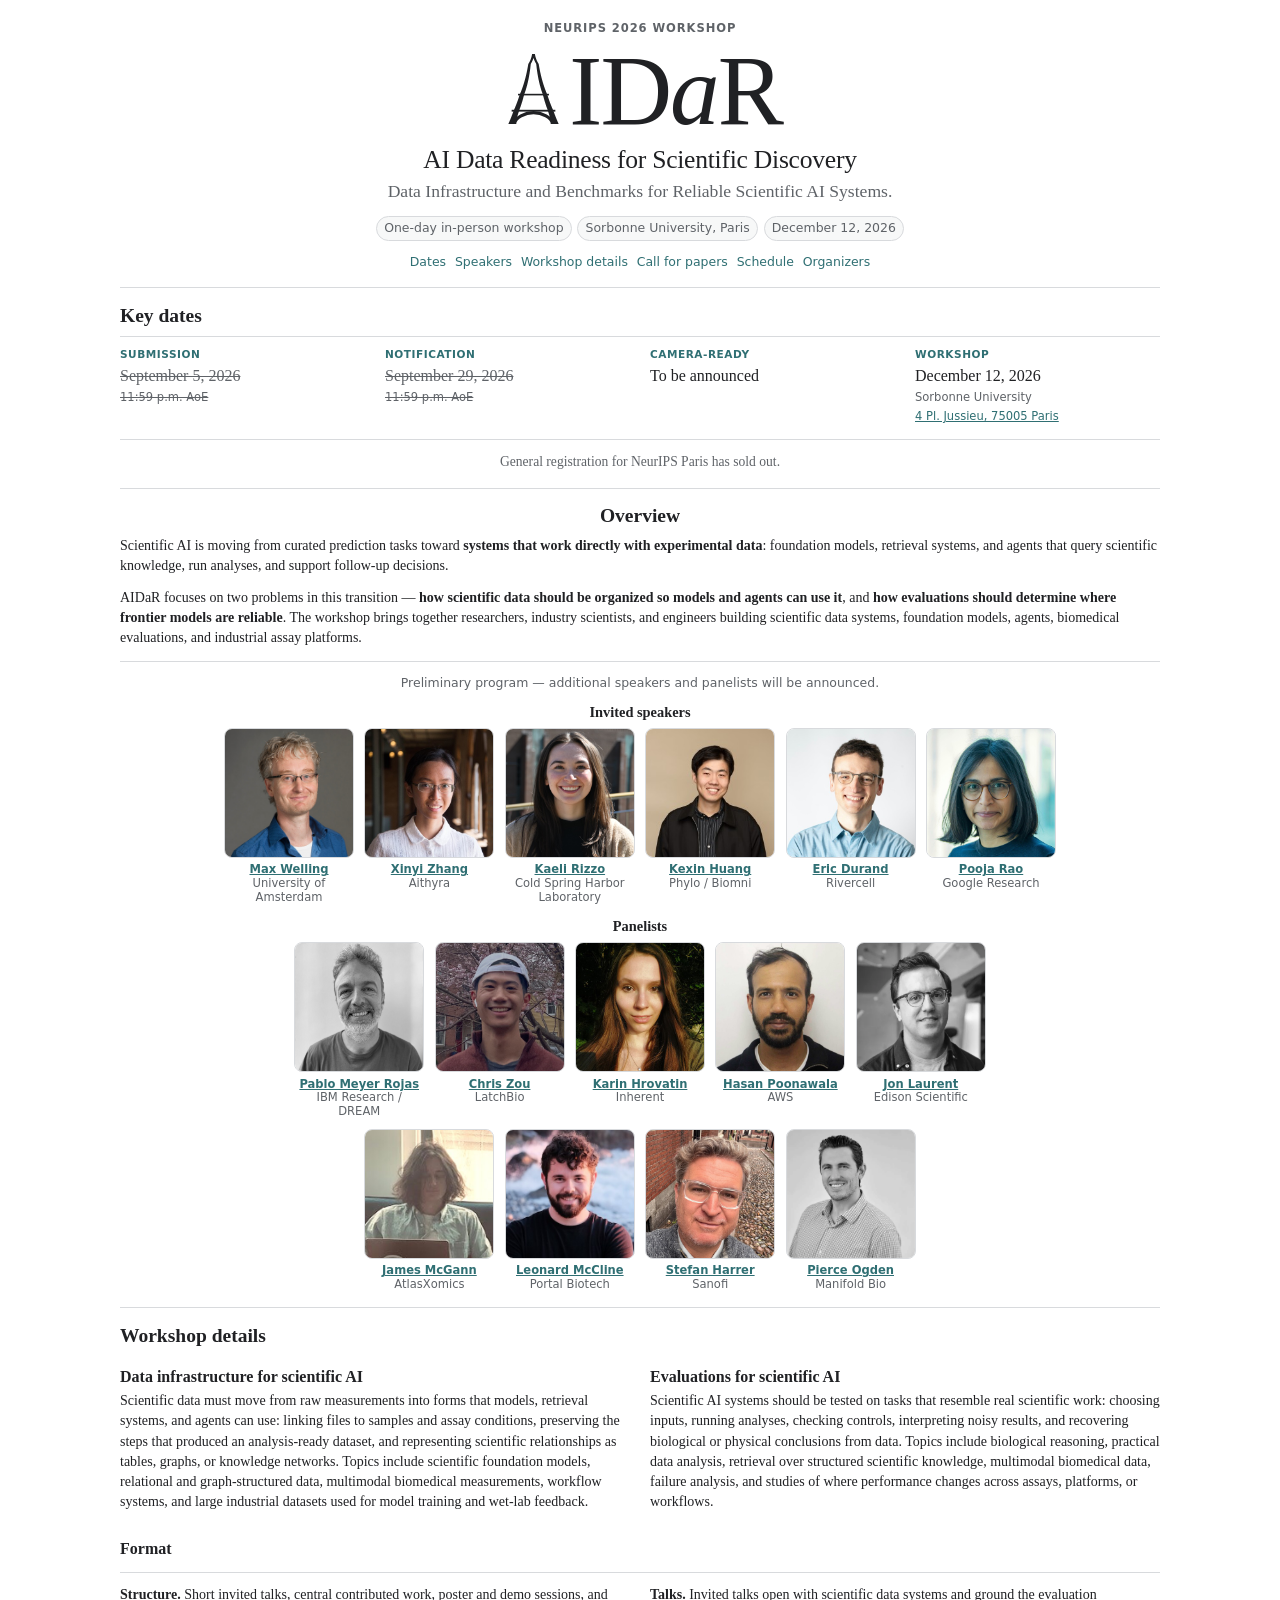
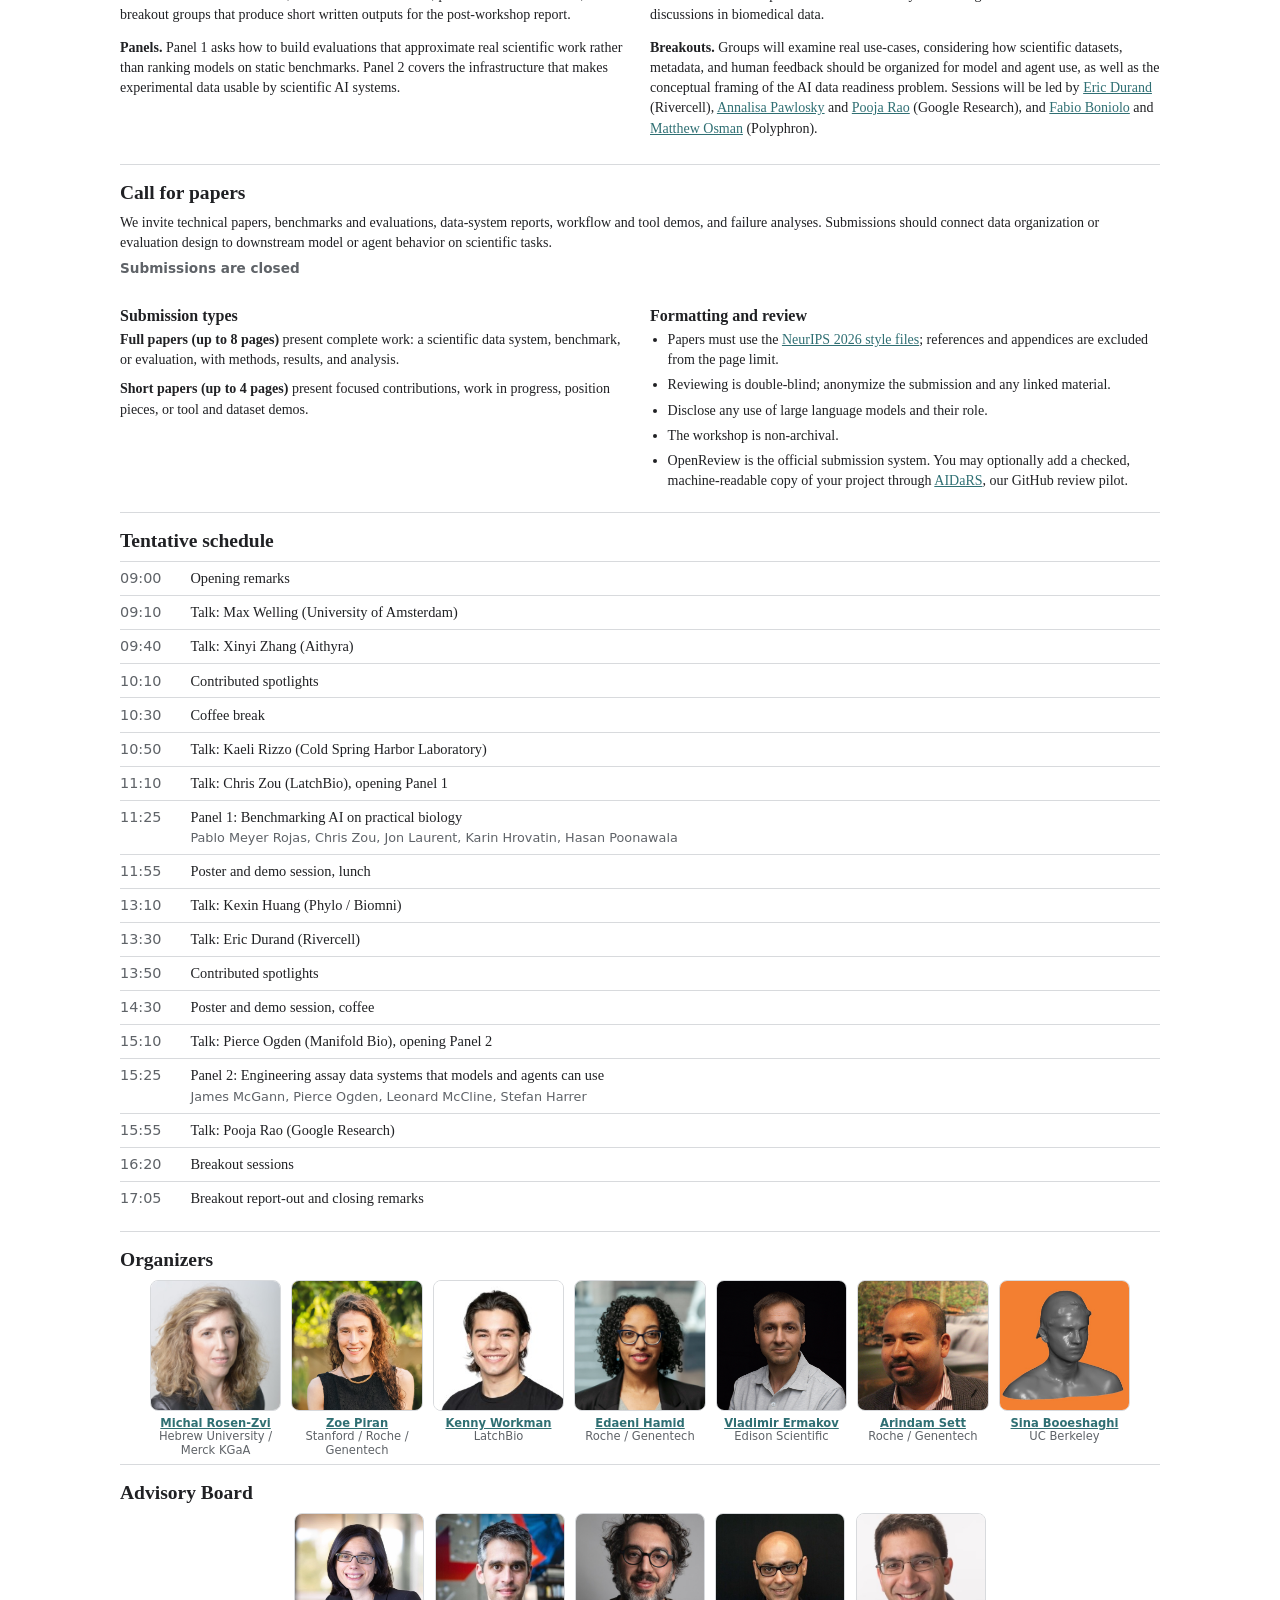
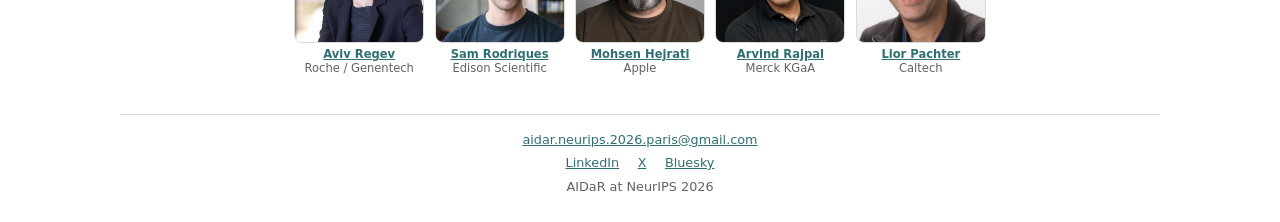
==== 2026/index.html @ 7a5d8724 "fix: start the day at 09:00 and give each panel 30 minutes The venue cannot start before 09:00. Pane" ====
<!doctype html>
<html lang="en">
  <head>
    <meta charset="utf-8">
    <meta name="viewport" content="width=device-width, initial-scale=1">
    <title>AIDaR: AI Data Readiness for Scientific Discovery</title>
    <meta
      name="description"
      content="AIDaR is a NeurIPS 2026 workshop in Paris on AI data readiness, scientific data infrastructure, and evaluations for reliable scientific AI systems."
    >
    <link rel="canonical" href="https://aidar-workshop.github.io/2026/">

    <!-- Social preview. Without an explicit og:image, scrapers fall back to the
         first image in the document, which is whichever speaker leads the page.

         Two cards are built from assets/brand/og-card.html:
           aidar-og-lineup.png  the invited speakers, used here — the names go
                                illegible below about 400px, so a Slack or mobile
                                unfurl reads as the wordmark plus four faces
           aidar-og.png         the clean card, wordmark only, legible at every
                                size; use it if the programme card ever dates
         The ?v= is the card's own content hash, stamped by build_og.sh so a
         rebuilt card is never served from a scraper's cache. Switch the default
         in that script, not here — it rewrites these tags on every build. -->
    <meta property="og:type" content="website">
    <meta property="og:site_name" content="AIDaR">
    <meta property="og:url" content="https://aidar-workshop.github.io/2026/">
    <meta property="og:title" content="AIDaR: AI Data Readiness for Scientific Discovery">
    <meta
      property="og:description"
      content="A NeurIPS 2026 workshop in Paris on how scientific data should be organized for models and agents, and how evaluations should determine where frontier models are reliable."
    >
    <meta property="og:image" content="https://aidar-workshop.github.io/2026/assets/brand/aidar-og-lineup.png?v=79d1170c">
    <meta property="og:image:type" content="image/png">
    <meta property="og:image:width" content="2400">
    <meta property="og:image:height" content="1260">
    <meta
      property="og:image:alt"
      content="AIDaR, set with the Eiffel Tower as its A, above portraits of the six invited speakers: Max Welling, Xinyi Zhang, Kaeli Rizzo, Kexin Huang, Eric Durand and Pooja Rao."
    >
    <meta name="twitter:card" content="summary_large_image">
    <meta name="twitter:title" content="AIDaR: AI Data Readiness for Scientific Discovery">
    <meta
      name="twitter:description"
      content="A NeurIPS 2026 workshop in Paris on scientific data infrastructure and evaluations for reliable scientific AI systems."
    >
    <meta name="twitter:image" content="https://aidar-workshop.github.io/2026/assets/brand/aidar-og-lineup.png?v=79d1170c">

    <link rel="icon" href="/favicon.svg" type="image/svg+xml">
    <link rel="apple-touch-icon" href="/apple-touch-icon.png">
    <meta name="theme-color" content="#2f6f73">

    <link rel="stylesheet" href="styles.css">
  </head>
  <body>
    <main class="page">
      <header class="hero" id="top">
        <p class="kicker">NeurIPS 2026 Workshop</p>
        <h1 class="wordmark" aria-label="AIDaR">
          <span class="tower"><img src="assets/brand/aidar-a.svg" alt=""></span><span aria-hidden="true">ID<span class="lower">a</span>R</span>
        </h1>
        <p class="expansion">AI Data Readiness for Scientific Discovery</p>
        <p class="tagline">Data Infrastructure and Benchmarks for Reliable Scientific AI Systems.</p>
        <div class="meta">
          <span>One-day in-person workshop</span>
          <span>Sorbonne University, Paris</span>
          <span>December 12, 2026</span>
        </div>
        <nav class="quick-links" aria-label="Page sections">
          <a href="#dates">Dates</a>
          <a href="#speakers">Speakers</a>
          <a href="#details">Workshop details</a>
          <a href="#cfp">Call for papers</a>
          <a href="#schedule">Schedule</a>
          <a href="#organizers">Organizers</a>
        </nav>
      </header>

      <section class="section key-dates" id="dates">
        <h2>Key dates</h2>
        <!-- A date that has gone by is struck rather than deleted: a reader
             holding the old date needs to see that it is the one that lapsed.
             <s> is the element for content no longer accurate, and .date-passed
             drops the contrast so a lapsed cell sits behind the live ones. -->
        <div class="date-grid">
          <div>
            <span class="date-label">Submission</span>
            <span class="date-value date-passed"><s>September 5, 2026</s></span>
            <span class="date-sub date-passed"><s>11:59 p.m. AoE</s></span>
          </div>
          <div>
            <span class="date-label">Notification</span>
            <span class="date-value date-passed"><s>September 29, 2026</s></span>
            <span class="date-sub date-passed"><s>11:59 p.m. AoE</s></span>
          </div>
          <div>
            <span class="date-label">Camera-ready</span>
            <span class="date-value">To be announced</span>
          </div>
          <div>
            <span class="date-label">Workshop</span>
            <span class="date-value">December 12, 2026</span>
            <span class="date-sub">Sorbonne University</span>
            <span class="date-sub"><a href="https://www.google.com/maps/search/?api=1&amp;query=Sorbonne+Universit%C3%A9%2C+4+Place+Jussieu%2C+75005+Paris">4 Pl. Jussieu, 75005 Paris</a></span>
          </div>
        </div>
        <!-- Registration is NeurIPS's, not ours. It sits under the dates because
             that is where someone works out whether they can actually come. The
             waiting-list button went when its page started redirecting to the
             NeurIPS Paris homepage. -->
        <div class="reg-note">
          <p>General registration for NeurIPS Paris has sold out.</p>
        </div>
      </section>

      <section class="abstract-block" id="abstract">
        <h2>Overview</h2>
        <p>
          Scientific AI is moving from curated prediction tasks toward
          <strong>systems that work directly with experimental data</strong>:
          foundation models, retrieval systems, and agents that query scientific
          knowledge, run analyses, and support follow-up decisions.
        </p>
        <p>
          AIDaR focuses on two problems in this transition &mdash; <strong>how
          scientific data should be organized so models and agents can use
          it</strong>, and <strong>how evaluations should determine where
          frontier models are reliable</strong>. The workshop brings together
          researchers, industry scientists, and engineers building scientific
          data systems, foundation models, agents, biomedical evaluations, and
          industrial assay platforms.
        </p>
      </section>

      <section class="people-block" id="speakers" aria-label="Speakers and panelists">
        <p class="people-note">Preliminary program &mdash; additional speakers and panelists will be announced.</p>
        <div class="people-group">
          <h2>Invited speakers</h2>
          <div class="people-strip invited">
            <figure>
              <img src="assets/speakers/max-welling.jpg" alt="Max Welling">
              <figcaption><strong><a href="https://amlab.science.uva.nl/people/MaxWelling/">Max Welling</a></strong><span>University of Amsterdam</span></figcaption>
            </figure>
            <figure>
              <img src="assets/speakers/xinyi-zhang.jpg" alt="Xinyi Zhang">
              <figcaption><strong><a href="https://aithyra.at/research/groups/xinyi-zhang">Xinyi Zhang</a></strong><span>Aithyra</span></figcaption>
            </figure>
            <figure>
              <img src="assets/speakers/kaeli-rizzo.jpg" alt="Kaeli Rizzo">
              <figcaption><strong><a href="https://www.linkedin.com/in/kaeli-rizzo/">Kaeli Rizzo</a></strong><span>Cold Spring Harbor Laboratory</span></figcaption>
            </figure>
            <figure>
              <img src="assets/speakers/kexin-huang.jpg" alt="Kexin Huang">
              <figcaption><strong><a href="https://www.linkedin.com/in/kexinhuang/">Kexin Huang</a></strong><span>Phylo / Biomni</span></figcaption>
            </figure>
            <figure>
              <img src="assets/speakers/eric-durand.jpg" alt="Eric Durand">
              <figcaption><strong><a href="https://www.linkedin.com/in/eydurand">Eric Durand</a></strong><span>Rivercell</span></figcaption>
            </figure>
            <figure>
              <img src="assets/speakers/pooja-rao.jpg" alt="Pooja Rao">
              <figcaption><strong><a href="https://www.linkedin.com/in/raopooja">Pooja Rao</a></strong><span>Google Research</span></figcaption>
            </figure>
          </div>
        </div>

        <div class="people-group">
          <h2>Panelists</h2>
          <div class="people-strip panelists">
            <figure>
              <img src="assets/panelists/pablo-meyer-rojas.jpg" alt="Pablo Meyer Rojas">
              <figcaption><strong><a href="https://research.ibm.com/people/pablo-meyer-rojas">Pablo Meyer Rojas</a></strong><span>IBM Research / DREAM</span></figcaption>
            </figure>
            <figure>
              <img src="assets/panelists/chris-zou.jpg" alt="Chris Zou">
              <figcaption><strong><a href="https://www.chriswzou.com/">Chris Zou</a></strong><span>LatchBio</span></figcaption>
            </figure>
            <figure>
              <img src="assets/panelists/karin-hrovatin.jpg" alt="Karin Hrovatin">
              <figcaption><strong><a href="https://www.linkedin.com/in/karin-hrovatin-3817a6150/">Karin Hrovatin</a></strong><span>Inherent</span></figcaption>
            </figure>
            <figure>
              <img src="assets/panelists/hasan-poonawala.jpg" alt="Hasan Poonawala">
              <figcaption><strong><a href="https://www.linkedin.com/in/hasanp/">Hasan Poonawala</a></strong><span>AWS</span></figcaption>
            </figure>
            <figure>
              <img src="assets/panelists/jon-laurent.webp" alt="Jon Laurent">
              <figcaption><strong><a href="https://www.linkedin.com/in/jon-laurent-37875566">Jon Laurent</a></strong><span>Edison Scientific</span></figcaption>
            </figure>
            <figure>
              <img src="assets/panelists/james-mcgann.jpg" alt="James McGann">
              <figcaption><strong><a href="https://www.linkedin.com/in/jpmcga/">James McGann</a></strong><span>AtlasXomics</span></figcaption>
            </figure>
            <figure>
              <img src="assets/panelists/leonard-mccline.jpg" alt="Leonard McCline">
              <figcaption><strong><a href="https://www.linkedin.com/in/leonard-mccline-700608156">Leonard McCline</a></strong><span>Portal Biotech</span></figcaption>
            </figure>
            <figure>
              <img src="assets/panelists/stefan-harrer.jpg" alt="Stefan Harrer">
              <figcaption><strong><a href="https://www.linkedin.com/in/stefanharrer/">Stefan Harrer</a></strong><span>Sanofi</span></figcaption>
            </figure>
            <figure>
              <img src="assets/panelists/pierce-ogden.png" alt="Pierce Ogden">
              <figcaption><strong><a href="https://www.linkedin.com/in/pierce-ogden-470b3836/">Pierce Ogden</a></strong><span>Manifold Bio</span></figcaption>
            </figure>
          </div>
        </div>
      </section>

      <section class="section" id="details">
        <h2>Workshop details</h2>
        <div class="two-col">
          <div>
            <h3>Data infrastructure for scientific AI</h3>
            <p>
              Scientific data must move from raw measurements into forms that
              models, retrieval systems, and agents can use: linking files to
              samples and assay conditions, preserving the steps that produced an
              analysis-ready dataset, and representing scientific relationships as
              tables, graphs, or knowledge networks. Topics include scientific
              foundation models, relational and graph-structured data, multimodal
              biomedical measurements, workflow systems, and large industrial
              datasets used for model training and wet-lab feedback.
            </p>
          </div>
          <div>
            <h3>Evaluations for scientific AI</h3>
            <p>
              Scientific AI systems should be tested on tasks that resemble real
              scientific work: choosing inputs, running analyses, checking
              controls, interpreting noisy results, and recovering biological or
              physical conclusions from data. Topics include biological reasoning,
              practical data analysis, retrieval over structured scientific
              knowledge, multimodal biomedical data, failure analysis, and studies
              of where performance changes across assays, platforms, or workflows.
            </p>
          </div>
        </div>

        <h3 class="details-format-heading">Format</h3>
        <div class="program-grid" id="program">
          <p><strong>Structure.</strong> Short invited talks, central contributed work, poster and demo sessions, and breakout groups that produce short written outputs for the post-workshop report.</p>
          <p><strong>Talks.</strong> Invited talks open with scientific data systems and ground the evaluation discussions in biomedical data.</p>
          <p><strong>Panels.</strong> Panel 1 asks how to build evaluations that approximate real scientific work rather than ranking models on static benchmarks. Panel 2 covers the infrastructure that makes experimental data usable by scientific AI systems.</p>
          <p><strong>Breakouts.</strong> Groups will examine real use-cases, considering how scientific datasets, metadata, and human feedback should be organized for model and agent use, as well as the conceptual framing of the AI data readiness problem. Sessions will be led by <a href="https://www.linkedin.com/in/eydurand">Eric Durand</a> (Rivercell), <a href="https://www.linkedin.com/in/annalisa-pawlosky-bb7579178">Annalisa Pawlosky</a> and <a href="https://www.linkedin.com/in/raopooja">Pooja Rao</a> (Google Research), and <a href="https://www.linkedin.com/in/fabio-boniolo">Fabio Boniolo</a> and <a href="https://www.linkedin.com/in/matthew-osman-36b658110">Matthew Osman</a> (Polyphron).</p>
        </div>
      </section>

      <section class="section" id="cfp">
        <h2>Call for papers</h2>
        <p class="cfp-lead">
          We invite technical papers, benchmarks and evaluations, data-system
          reports, workflow and tool demos, and failure analyses. Submissions
          should connect data organization or evaluation design to downstream
          model or agent behavior on scientific tasks.
        </p>
        <!-- The call stays up after the deadline as a record of what was asked
             for, so it has to say plainly that it is no longer open. Sits in the
             slot the submit links used to occupy. -->
        <p class="cfp-closed">Submissions are closed</p>
        <div class="two-col">
          <div>
            <h3>Submission types</h3>
            <p>
              <strong>Full papers (up to 8 pages)</strong> present complete work:
              a scientific data system, benchmark, or evaluation, with methods,
              results, and analysis.
            </p>
            <p>
              <strong>Short papers (up to 4 pages)</strong> present focused
              contributions, work in progress, position pieces, or tool and
              dataset demos.
            </p>
          </div>
          <div>
            <h3>Formatting and review</h3>
            <ul class="key-list">
              <li>Papers must use the <a href="https://neurips.cc/Conferences/2026/CallForPapers">NeurIPS 2026 style files</a>; references and appendices are excluded from the page limit.</li>
              <li>Reviewing is double-blind; anonymize the submission and any linked material.</li>
              <li>Disclose any use of large language models and their role.</li>
              <li>The workshop is non-archival.</li>
              <li>OpenReview is the official submission system. You may optionally add a checked, machine-readable copy of your project through <a href="https://submityour.work/">AIDaRS</a>, our GitHub review pilot.</li>
            </ul>
          </div>
        </div>
      </section>

      <section class="section" id="schedule">
        <h2>Tentative schedule</h2>
        <table>
          <tbody>
            <tr><td>09:00</td><td>Opening remarks</td></tr>
            <tr><td>09:10</td><td>Talk: Max Welling (University of Amsterdam)</td></tr>
            <tr><td>09:40</td><td>Talk: Xinyi Zhang (Aithyra)</td></tr>
            <tr><td>10:10</td><td>Contributed spotlights</td></tr>
            <tr><td>10:30</td><td>Coffee break</td></tr>
            <tr><td>10:50</td><td>Talk: Kaeli Rizzo (Cold Spring Harbor Laboratory)</td></tr>
            <tr><td>11:10</td><td>Talk: Chris Zou (LatchBio), opening Panel 1</td></tr>
            <tr><td>11:25</td><td>Panel 1: Benchmarking AI on practical biology<span class="sched-people">Pablo Meyer Rojas, Chris Zou, Jon Laurent, Karin Hrovatin, Hasan Poonawala</span></td></tr>
            <tr><td>11:55</td><td>Poster and demo session, lunch</td></tr>
            <tr><td>13:10</td><td>Talk: Kexin Huang (Phylo / Biomni)</td></tr>
            <tr><td>13:30</td><td>Talk: Eric Durand (Rivercell)</td></tr>
            <tr><td>13:50</td><td>Contributed spotlights</td></tr>
            <tr><td>14:30</td><td>Poster and demo session, coffee</td></tr>
            <tr><td>15:10</td><td>Talk: Pierce Ogden (Manifold Bio), opening Panel 2</td></tr>
            <tr><td>15:25</td><td>Panel 2: Engineering assay data systems that models and agents can use<span class="sched-people">James McGann, Pierce Ogden, Leonard McCline, Stefan Harrer</span></td></tr>
            <tr><td>15:55</td><td>Talk: Pooja Rao (Google Research)</td></tr>
            <tr><td>16:20</td><td>Breakout sessions</td></tr>
            <tr><td>17:05</td><td>Breakout report-out and closing remarks</td></tr>
          </tbody>
        </table>
      </section>

      <section class="section organizer-section" id="organizers">
        <h2>Organizers</h2>
        <div class="people-strip organizers">
          <figure>
            <img src="assets/organizers/michal-rosen-zvi.jpg" alt="Michal Rosen-Zvi">
            <figcaption><strong><a href="https://www.linkedin.com/in/michal-rosen-zvi-948bb15/">Michal Rosen-Zvi</a></strong><span>Hebrew University / Merck KGaA</span></figcaption>
          </figure>
          <figure>
            <img src="assets/organizers/zoe-piran.jpg" alt="Zoe Piran">
            <figcaption><strong><a href="https://www.zoepiran.com/">Zoe Piran</a></strong><span>Stanford / Roche / Genentech</span></figcaption>
          </figure>
          <figure>
            <img src="assets/organizers/kenny-workman.jpg" alt="Kenny Workman">
            <figcaption><strong><a href="https://kenbw.com/">Kenny Workman</a></strong><span>LatchBio</span></figcaption>
          </figure>
          <figure>
            <img src="assets/organizers/edaeni-hamid.jpg" alt="Edaeni Hamid">
            <figcaption><strong><a href="https://www.linkedin.com/in/edaeni-hamid-phd-98946a87">Edaeni Hamid</a></strong><span>Roche / Genentech</span></figcaption>
          </figure>
          <figure>
            <img src="assets/organizers/vladimir-ermakov.png" alt="Vladimir Ermakov">
            <figcaption><strong><a href="https://www.linkedin.com/in/vladimirermakov/">Vladimir Ermakov</a></strong><span>Edison Scientific</span></figcaption>
          </figure>
          <figure>
            <img src="assets/organizers/arindam-sett.jpg" alt="Arindam Sett">
            <figcaption><strong><a href="https://www.linkedin.com/in/arindam-sett-7325708/">Arindam Sett</a></strong><span>Roche / Genentech</span></figcaption>
          </figure>
          <figure>
            <img src="assets/organizers/sina-booeshaghi.jpg" alt="Sina Booeshaghi">
            <figcaption><strong><a href="https://www.sina.bio/">Sina Booeshaghi</a></strong><span>UC Berkeley</span></figcaption>
          </figure>
        </div>
      </section>

      <section class="section organizer-section" id="advisors">
        <h2>Advisory Board</h2>
        <div class="people-strip advisors">
          <figure>
            <img src="assets/advisory/aviv-regev.jpg" alt="Aviv Regev">
            <figcaption><strong><a href="https://www.gene.com/scientists/our-scientists/aviv-regev">Aviv Regev</a></strong><span>Roche / Genentech</span></figcaption>
          </figure>
          <figure>
            <img src="assets/advisory/sam-rodriques.jpg" alt="Sam Rodriques">
            <figcaption><strong><a href="https://www.sam-rodriques.com/">Sam Rodriques</a></strong><span>Edison Scientific</span></figcaption>
          </figure>
          <figure>
            <img src="assets/advisory/mohsen-hejrati.jpg" alt="Mohsen Hejrati">
            <figcaption><strong><a href="https://www.linkedin.com/in/mohsen-hejrati/">Mohsen Hejrati</a></strong><span>Apple</span></figcaption>
          </figure>
          <figure>
            <img src="assets/advisory/arvind-rajpal.jpg" alt="Arvind Rajpal">
            <figcaption><strong><a href="https://www.linkedin.com/in/arvind-rajpal/">Arvind Rajpal</a></strong><span>Merck KGaA</span></figcaption>
          </figure>
          <figure>
            <img src="assets/advisory/lior-pachter.jpg" alt="Lior Pachter">
            <figcaption><strong><a href="https://www.cms.caltech.edu/people/lpachter">Lior Pachter</a></strong><span>Caltech</span></figcaption>
          </figure>
        </div>
      </section>
    </main>

    <footer>
      <p class="footer-contact">
        <a href="mailto:aidar.neurips.2026.paris@gmail.com">aidar.neurips.2026.paris@gmail.com</a>
      </p>
      <p class="footer-links">
        <a href="https://www.linkedin.com/company/aidar-workshop-at-neurips-2026-paris/about/">LinkedIn</a>
        <a href="https://x.com/aidarneurips26p">X</a>
        <a href="https://bsky.app/profile/aidar-neurips2026.bsky.social">Bluesky</a>
      </p>
      <p>AIDaR at NeurIPS 2026</p>
    </footer>
  </body>
</html>
---- 2026/styles.css ----
:root {
  --ink: #202124;
  --muted: #5f6368;
  --line: #d8dadd;
  --wash: #f7f8f8;
  --accent: #2f6f73;
}

* {
  box-sizing: border-box;
}

body {
  margin: 0;
  color: var(--ink);
  background: #fff;
  font-family: ui-serif, Georgia, Cambria, "Times New Roman", Times, serif;
  font-size: 14px;
  line-height: 1.45;
}

.page {
  width: min(1040px, calc(100% - 2rem));
  margin: 0 auto;
  padding: 1.25rem 0 2rem;
}

.hero {
  max-width: 900px;
  margin: 0 auto;
  text-align: center;
}

.kicker,
.meta,
.quick-links,
.subtitle,
td:first-child,
footer {
  color: var(--muted);
  font-family: ui-sans-serif, system-ui, -apple-system, BlinkMacSystemFont, "Segoe UI", sans-serif;
}

.kicker {
  margin: 0 0 0.25rem;
  font-size: 0.72rem;
  font-weight: 700;
  letter-spacing: 0.08em;
  text-transform: uppercase;
}

h1,
h2,
h3,
p {
  margin-top: 0;
}

h1 {
  max-width: 850px;
  margin: 0 auto 0.45rem;
  font-size: clamp(2rem, 5.5vw, 4rem);
  line-height: 1.02;
  letter-spacing: -0.015em;
}

h2 {
  margin: 0 0 0.55rem;
  font-size: 1.22rem;
  line-height: 1.2;
}

h3 {
  margin: 0.7rem 0 0.25rem;
  font-size: 1rem;
  line-height: 1.25;
}

p {
  margin-bottom: 0.55rem;
}

ul {
  margin-top: 0;
}

/* The wordmark: the A is the Eiffel Tower, so the I beside it reads AI. */
.wordmark {
  display: flex;
  align-items: baseline;
  justify-content: center;
  margin: 0 auto 0.3rem;
  font-size: clamp(2.85rem, 8.4vw, 6.2rem);
  font-weight: 400;
  line-height: 1;
  letter-spacing: -0.02em;
}

.wordmark .tower {
  display: block;
  width: 0.71em;
  height: 0.7em;          /* cap height of the letters that follow */
  margin-right: 0.008em;
}

.wordmark .tower img {
  display: block;
  width: 100%;
  height: 100%;
}

.wordmark .lower {
  font-style: italic;
}

.expansion {
  margin-bottom: 0.3rem;
  font-size: clamp(1.15rem, 2.4vw, 1.6rem);
  line-height: 1.15;
  letter-spacing: -0.01em;
}

.tagline {
  margin-bottom: 0.35rem;
  color: var(--muted);
  font-size: 1.1rem;
}

.subtitle {
  margin-bottom: 0.45rem;
  font-size: 0.84rem;
  font-weight: 700;
}

.meta {
  display: flex;
  flex-wrap: wrap;
  justify-content: center;
  gap: 0.35rem;
  margin: 0.7rem 0 1rem;
  font-size: 0.78rem;
}

.meta span {
  padding: 0.18rem 0.45rem;
  border: 1px solid var(--line);
  border-radius: 999px;
  background: var(--wash);
}

.quick-links {
  display: flex;
  flex-wrap: wrap;
  justify-content: center;
  gap: 0.55rem;
  margin: -0.25rem 0 0.95rem;
  font-size: 0.78rem;
}

.quick-links a {
  color: var(--accent);
  text-decoration: none;
}

.quick-links a:hover {
  text-decoration: underline;
}

.abstract-block {
  padding: 0.9rem 0 0.8rem;
  border-top: 1px solid var(--line);
  border-bottom: 1px solid var(--line);
}

.abstract-block h2 {
  text-align: center;
}

.abstract-block p {
  margin-bottom: 0.7rem;
}

.abstract-block p:last-child {
  margin-bottom: 0;
}

.people-block {
  /* 980px is the width the organizers row runs at: seven 130px portraits
     across. */
  max-width: 980px;
  margin: 0.75rem auto 0.95rem;
}

.people-group + .people-group {
  margin-top: 0.85rem;
}

.people-group h2 {
  margin-bottom: 0.45rem;
  font-size: 0.9rem;
  text-align: center;
}

.people-strip {
  display: grid;
  gap: 0.65rem;
}

.people-strip.invited {
  display: flex;
  flex-wrap: wrap;
  justify-content: center;
}

.people-strip.invited figure {
  width: 130px;
}

.people-strip.advisors {
  display: flex;
  flex-wrap: wrap;
  justify-content: center;
  max-width: 900px;
  margin: 0 auto;
}

.people-strip.advisors figure {
  width: 130px;
}

/* The panelists are listed panel by panel — five on the first panel, four on
   the second — and the width is set so each panel takes a row of its own.
   720px fits five 130px portraits (692px with the gaps) but not six (832px).
   The width has to be revisited whenever a panel's line-up changes. */
.people-strip.panelists {
  display: flex;
  flex-wrap: wrap;
  justify-content: center;
  max-width: 720px;
  margin: 0 auto;
}

.people-strip.panelists figure {
  width: 130px;
}

.people-strip.organizers {
  grid-template-columns: repeat(7, minmax(0, 1fr));
  max-width: 980px;
  margin: 0 auto;
}

.people-strip figure {
  margin: 0;
}

.people-strip img {
  display: block;
  width: 100%;
  aspect-ratio: 1 / 1;
  border: 1px solid var(--line);
  border-radius: 8px;
  object-fit: cover;
  background: var(--wash);
  filter: saturate(0.96);
}

.avatar-fallback {
  display: flex;
  align-items: center;
  justify-content: center;
  width: 100%;
  aspect-ratio: 1 / 1;
  border: 1px solid var(--line);
  border-radius: 8px;
  background: var(--wash);
  color: var(--accent);
  font-family: ui-sans-serif, system-ui, -apple-system, BlinkMacSystemFont, "Segoe UI", sans-serif;
  font-size: 1.25rem;
  font-weight: 700;
}

.people-strip figcaption {
  margin-top: 0.34rem;
  color: var(--muted);
  font-family: ui-sans-serif, system-ui, -apple-system, BlinkMacSystemFont, "Segoe UI", sans-serif;
  font-size: 0.72rem;
  line-height: 1.18;
  text-align: center;
}

.people-strip strong,
.people-strip span,
.people-strip small {
  display: block;
}

.people-strip strong {
  color: var(--ink);
  font-weight: 650;
}

.people-strip small {
  margin-bottom: 0.12rem;
  color: var(--accent);
  font-size: 0.62rem;
  font-weight: 700;
  letter-spacing: 0.04em;
  text-transform: uppercase;
}

.tba {
  margin: 0.1rem 0 0;
  color: var(--muted);
  font-family: ui-sans-serif, system-ui, -apple-system, BlinkMacSystemFont, "Segoe UI", sans-serif;
  font-size: 0.85rem;
  text-align: center;
}

.people-note {
  margin: 0 0 0.7rem;
  color: var(--muted);
  font-family: ui-sans-serif, system-ui, -apple-system, BlinkMacSystemFont, "Segoe UI", sans-serif;
  font-size: 0.78rem;
  text-align: center;
}

.date-grid {
  display: grid;
  grid-template-columns: repeat(4, minmax(0, 1fr));
  gap: 1rem 1.25rem;
  margin: 0.4rem 0 0.55rem;
  padding-top: 0.6rem;
  border-top: 1px solid var(--line);
}

.date-grid > div {
  display: flex;
  flex-direction: column;
  gap: 0.14rem;
}

.date-label {
  font-family: ui-sans-serif, system-ui, -apple-system, BlinkMacSystemFont, "Segoe UI", sans-serif;
  font-size: 0.66rem;
  font-weight: 700;
  letter-spacing: 0.05em;
  text-transform: uppercase;
  color: var(--accent);
}

.date-value {
  font-size: 1rem;
  color: var(--ink);
}

.date-sub {
  font-family: ui-sans-serif, system-ui, -apple-system, BlinkMacSystemFont, "Segoe UI", sans-serif;
  font-size: 0.72rem;
  color: var(--muted);
}

/* A date that has passed. The line-through is on the <s> in the markup; this
   only drops the contrast, so a lapsed cell reads as background information
   beside the live ones rather than competing with them. */
.date-passed {
  color: var(--muted);
}

.cfp-lead {
  margin: 0 0 0.35rem;
}

/* Takes the slot the submit links used to hold, and their weight — a reader
   scanning the call needs to hit this before the submission types. */
.cfp-closed {
  margin: 0 0 1rem;
  font-family: ui-sans-serif, system-ui, -apple-system, BlinkMacSystemFont, "Segoe UI", sans-serif;
  font-size: 0.85rem;
  font-weight: 700;
  color: var(--muted);
}

.cfp-formatting {
  margin-top: 1.1rem;
}

.button {
  display: inline-block;
  padding: 0.5rem 1.05rem;
  border-radius: 6px;
  background: var(--accent);
  color: #fff;
  font-family: ui-sans-serif, system-ui, -apple-system, BlinkMacSystemFont, "Segoe UI", sans-serif;
  font-size: 0.82rem;
  font-weight: 700;
  text-decoration: none;
}

.button:hover {
  background: #26595c;
}

.button-secondary {
  border: 1px solid var(--accent);
  background: transparent;
  color: var(--accent);
}

.button-secondary:hover {
  background: var(--wash);
}

.details-format-heading {
  margin-top: 1.1rem;
}

code {
  font-family: ui-monospace, SFMono-Regular, Menlo, Consolas, monospace;
  font-size: 0.88em;
}

/* Submission flow: the required step stands alone; the optional pilot
   (steps two and three) sits above the routes and shares its top edge. */
.flow {
  display: grid;
  grid-template-columns: repeat(3, minmax(0, 1fr));
  grid-template-areas:
    "one two three"
    ".   paths paths";
  gap: 0 0.9rem;
}

.step {
  min-width: 0;
  padding: 0.85rem 1rem 0.95rem;
  border: 1px solid var(--line);
}

.step-one {
  grid-area: one;
}

.step-two {
  grid-area: two;
}

.step-three {
  grid-area: three;
}

.step-label {
  display: block;
  margin-bottom: 0.5rem;
  color: var(--accent);
  font-family: ui-sans-serif, system-ui, -apple-system, BlinkMacSystemFont, "Segoe UI", sans-serif;
  font-size: 0.66rem;
  font-weight: 700;
  letter-spacing: 0.06em;
  text-transform: uppercase;
}

.step strong {
  display: block;
  margin-bottom: 0.4rem;
  font-size: 1.02rem;
  line-height: 1.3;
}

.step p {
  margin-bottom: 0;
  color: var(--muted);
}

.step-action {
  margin: 0.75rem 0 0;
}

.benefits {
  display: flex;
  flex-wrap: wrap;
  gap: 0 1.1rem;
  margin: 0.4rem 0 0;
  padding: 0;
  color: var(--muted);
  list-style: none;
}

.benefits li + li {
  position: relative;
}

.benefits li + li::before {
  position: absolute;
  left: -0.65rem;
  content: "\00b7";
}

.paths {
  display: grid;
  grid-area: paths;
  grid-template-columns: repeat(3, minmax(0, 1fr));
  gap: 0.9rem;
  margin-top: -1px;
  padding: 1rem;
  border: 1px solid var(--line);
}

.path {
  min-width: 0;
}

.path h3 {
  margin: 0 0 0.3rem;
}

.path p {
  color: var(--muted);
}

.path > :last-child {
  margin-bottom: 0;
}

.agent-prompt {
  display: flex;
  align-items: stretch;
  width: 100%;
  min-width: 0;
  max-width: 100%;
  margin-top: 0.5rem;
  border: 1px solid var(--line);
}

.agent-prompt pre {
  flex: 1;
  min-width: 0;
  margin: 0;
  padding: 0.5rem 0.55rem;
  font: 0.72rem/1.4 ui-monospace, SFMono-Regular, Menlo, Consolas, monospace;
  white-space: pre;
  overflow-x: auto;
  scrollbar-width: thin;
}

.copy-agent {
  flex: none;
  padding: 0 0.6rem;
  border: 0;
  border-left: 1px solid var(--line);
  background: none;
  color: var(--accent);
  font-family: ui-sans-serif, system-ui, -apple-system, BlinkMacSystemFont, "Segoe UI", sans-serif;
  font-size: 0.66rem;
  font-weight: 700;
  letter-spacing: 0.05em;
  text-transform: uppercase;
  cursor: pointer;
}

.copy-agent:hover {
  text-decoration: underline;
}

/* Centred in the slot the submit buttons used to hold. Ruled off above because
   it concerns NeurIPS registration rather than any date of ours. */
.reg-note {
  margin-top: 0.85rem;
  padding-top: 0.8rem;
  border-top: 1px solid var(--line);
  text-align: center;
}

.reg-note p {
  margin: 0 auto;
  max-width: 34rem;
  color: var(--muted);
  font-size: 0.85rem;
}

a {
  color: var(--accent);
}

.section {
  padding: 1rem 0;
  border-top: 1px solid var(--line);
}

.organizer-section {
  padding-bottom: 0.4rem;
}

.two-col {
  display: grid;
  grid-template-columns: repeat(2, minmax(0, 1fr));
  gap: 1.25rem;
}

.spacer {
  visibility: hidden;
}

table {
  width: 100%;
  border-collapse: collapse;
  font-size: 0.9rem;
}

td {
  padding: 0.38rem 0;
  border-top: 1px solid var(--line);
  vertical-align: top;
}

td:first-child {
  width: 4.4rem;
  padding-right: 0.75rem;
  white-space: nowrap;
}

/* A panel's line-up, on its own line under the title, in the same muted sans
   as the times, so the title reads as the session and the names as who is
   on it. */
.sched-people {
  display: block;
  margin-top: 0.12rem;
  color: var(--muted);
  font-family: ui-sans-serif, system-ui, -apple-system, BlinkMacSystemFont, "Segoe UI", sans-serif;
  font-size: 0.8rem;
}

.dates-table {
  margin-bottom: 0.55rem;
}

.dates-table td:first-child {
  width: 12.5rem;
  color: var(--ink);
  font-family: inherit;
  white-space: normal;
}

.key-list {
  margin: 0.1rem 0 0;
  padding-left: 1.1rem;
}

.key-list li {
  margin-bottom: 0.3rem;
}

.program-grid {
  display: grid;
  grid-template-columns: repeat(2, minmax(0, 1fr));
  gap: 0.2rem 1.25rem;
  margin-top: 0.8rem;
  padding-top: 0.75rem;
  border-top: 1px solid var(--line);
}

footer {
  width: min(1040px, calc(100% - 2rem));
  margin: 0 auto;
  padding: 1rem 0 1.6rem;
  border-top: 1px solid var(--line);
  font-size: 0.8rem;
  text-align: center;
}

footer p {
  margin: 0 0 0.3rem;
}

footer p:last-child {
  margin-bottom: 0;
}

.footer-links a + a {
  margin-left: 0.9rem;
}

@media (max-width: 780px) {
  .two-col,
  .program-grid {
    grid-template-columns: 1fr;
  }

  .flow {
    grid-template-columns: 1fr;
    grid-template-areas:
      "one"
      "two"
      "paths"
      "three";
    row-gap: 0.9rem;
  }

  .step-one {
    margin-bottom: 0.9rem;
  }

  .paths {
    grid-template-columns: 1fr;
    margin-bottom: 0.9rem;
  }

  .date-grid {
    grid-template-columns: repeat(2, minmax(0, 1fr));
  }

  .people-strip.invited,
  .people-strip.panelists,
  .people-strip.organizers,
  .people-strip.advisors {
    grid-template-columns: repeat(2, minmax(0, 1fr));
  }

  .spacer {
    display: none;
  }

  body {
    font-size: 13.5px;
  }
}
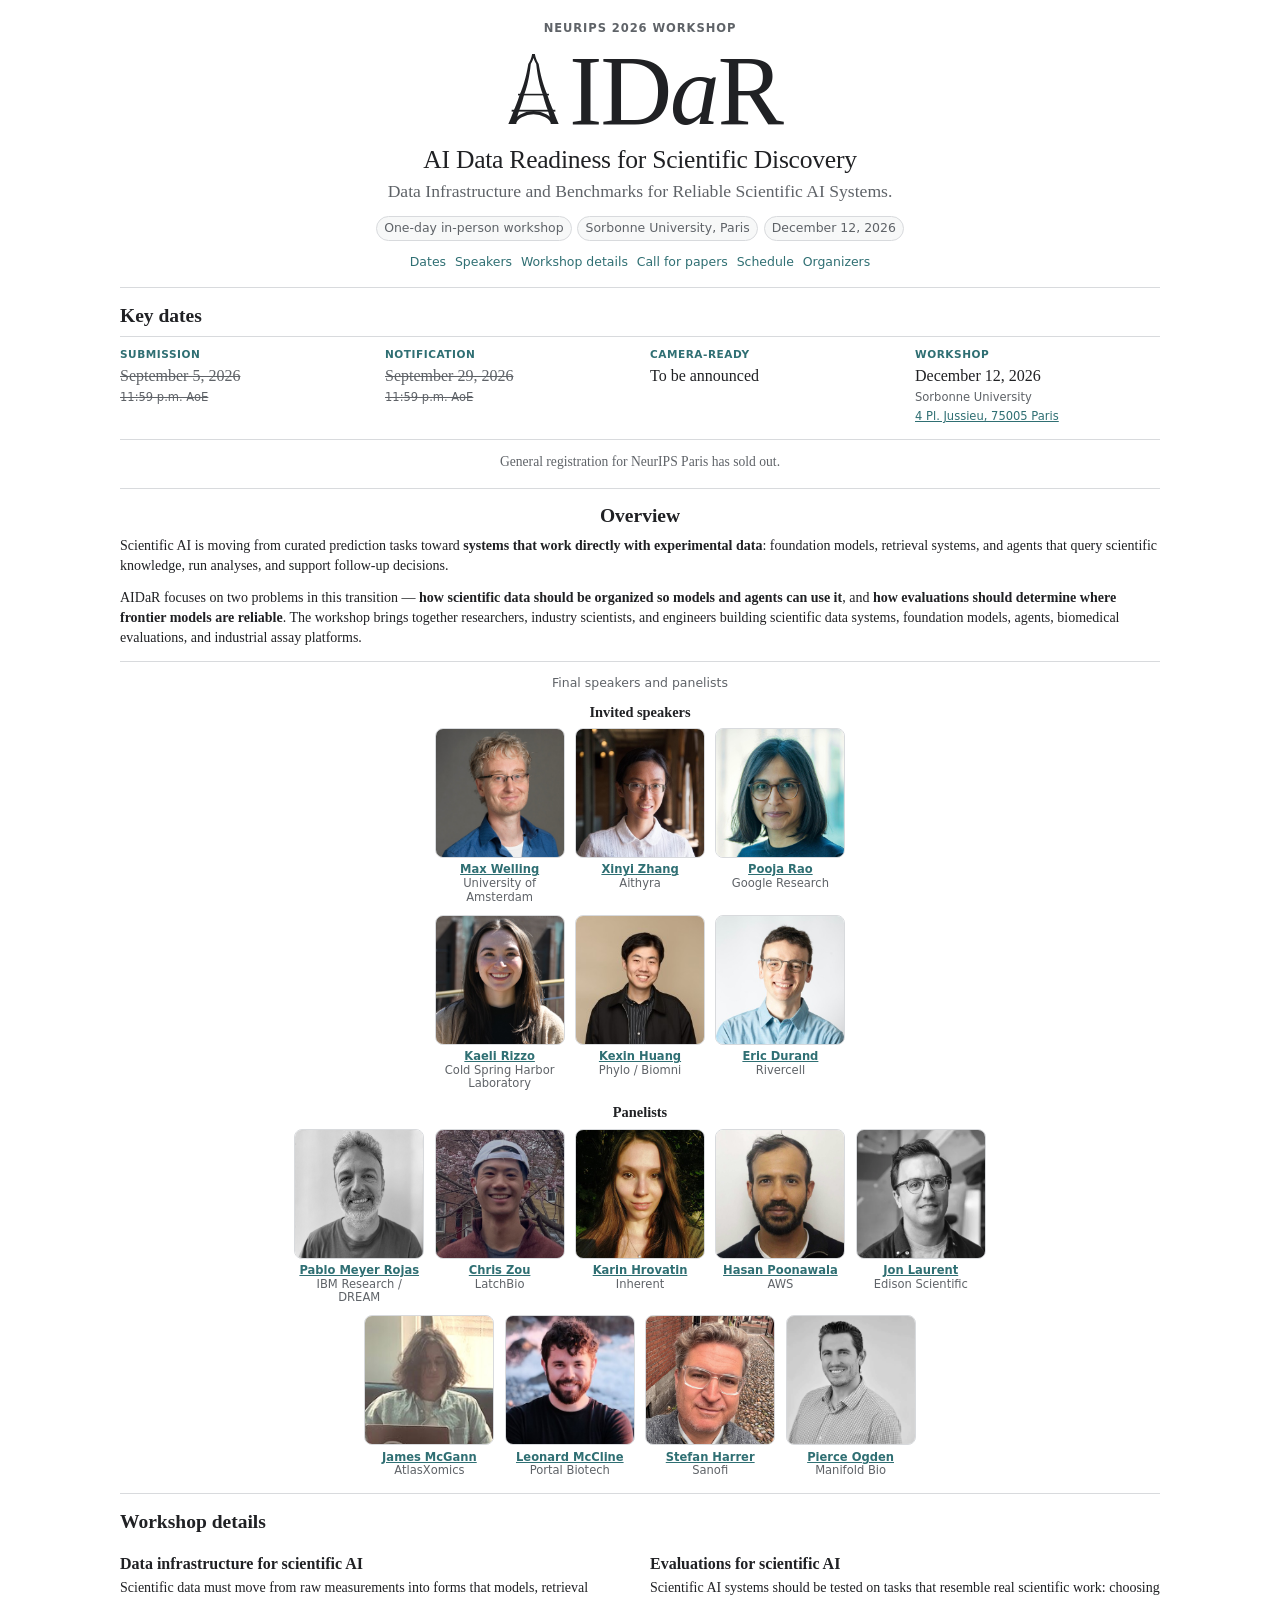
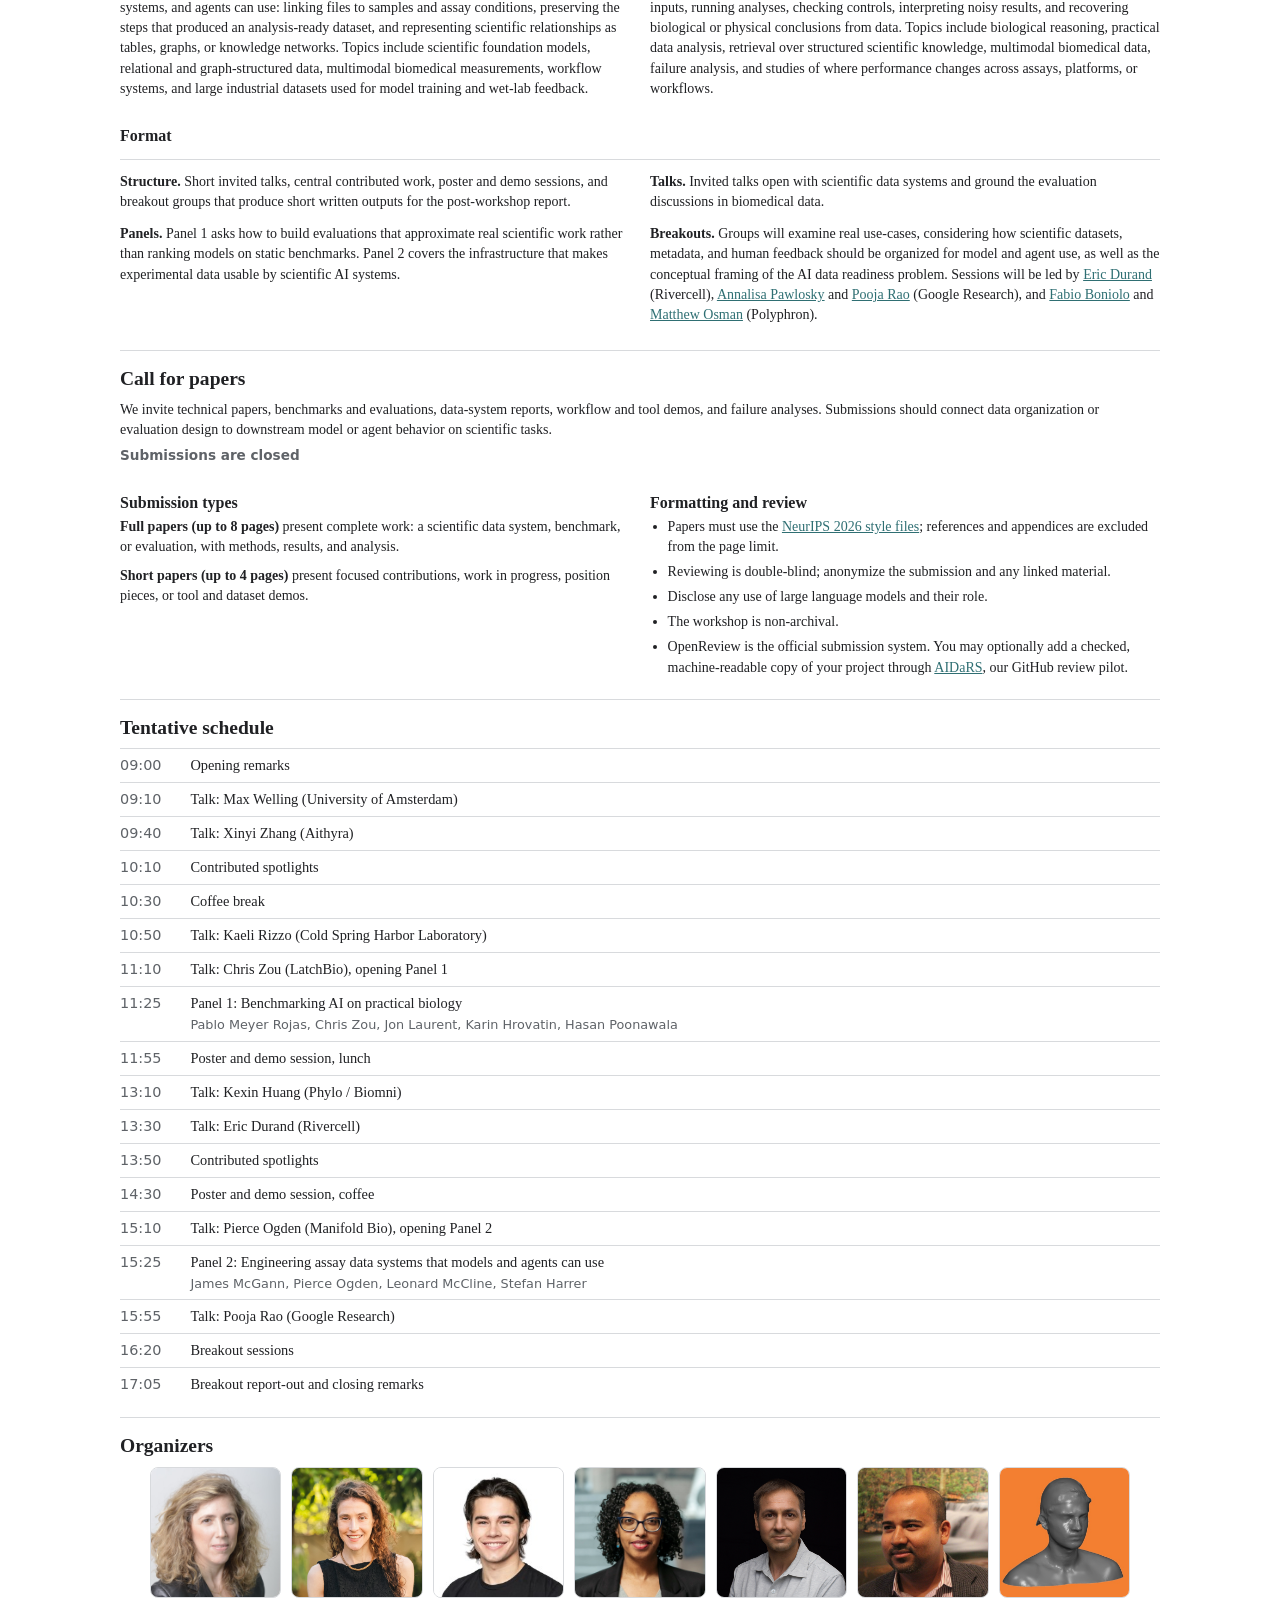
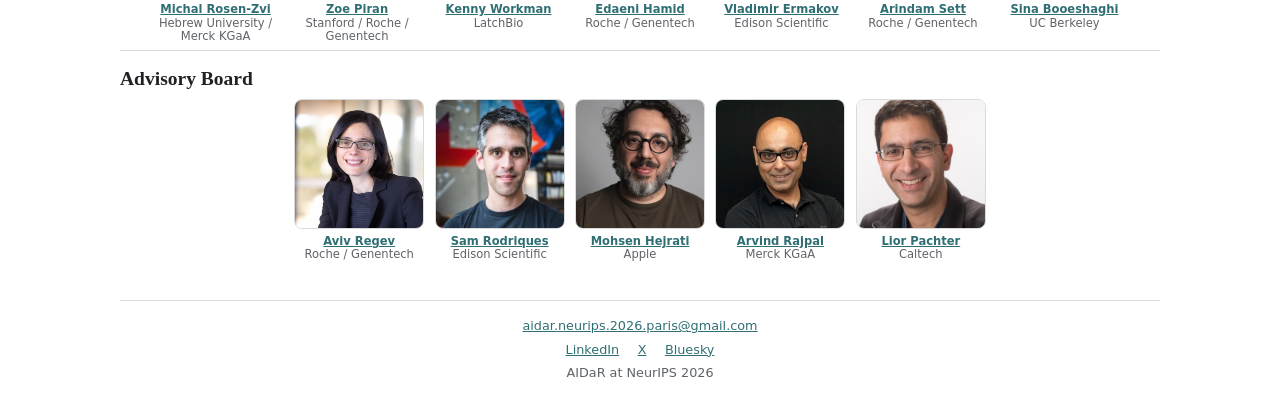
==== commit 6b866cfe: "feat: speakers in two rows of three, line-up marked final Max Welling, Xinyi Zhang and Pooja Rao for" ====
--- a/2026/index.html
+++ b/2026/index.html
@@ -133,7 +133,7 @@
       </section>
 
       <section class="people-block" id="speakers" aria-label="Speakers and panelists">
-        <p class="people-note">Preliminary program &mdash; additional speakers and panelists will be announced.</p>
+        <p class="people-note">Final speakers and panelists</p>
         <div class="people-group">
           <h2>Invited speakers</h2>
           <div class="people-strip invited">
@@ -146,6 +146,10 @@
               <figcaption><strong><a href="https://aithyra.at/research/groups/xinyi-zhang">Xinyi Zhang</a></strong><span>Aithyra</span></figcaption>
             </figure>
             <figure>
+              <img src="assets/speakers/pooja-rao.jpg" alt="Pooja Rao">
+              <figcaption><strong><a href="https://www.linkedin.com/in/raopooja">Pooja Rao</a></strong><span>Google Research</span></figcaption>
+            </figure>
+            <figure>
               <img src="assets/speakers/kaeli-rizzo.jpg" alt="Kaeli Rizzo">
               <figcaption><strong><a href="https://www.linkedin.com/in/kaeli-rizzo/">Kaeli Rizzo</a></strong><span>Cold Spring Harbor Laboratory</span></figcaption>
             </figure>
@@ -156,10 +160,6 @@
             <figure>
               <img src="assets/speakers/eric-durand.jpg" alt="Eric Durand">
               <figcaption><strong><a href="https://www.linkedin.com/in/eydurand">Eric Durand</a></strong><span>Rivercell</span></figcaption>
-            </figure>
-            <figure>
-              <img src="assets/speakers/pooja-rao.jpg" alt="Pooja Rao">
-              <figcaption><strong><a href="https://www.linkedin.com/in/raopooja">Pooja Rao</a></strong><span>Google Research</span></figcaption>
             </figure>
           </div>
         </div>
--- a/2026/styles.css
+++ b/2026/styles.css
@@ -206,10 +206,15 @@
   gap: 0.65rem;
 }
 
+/* Six speakers in two rows of three, Max Welling, Xinyi Zhang and Pooja Rao
+   first. 480px fits three 130px portraits (411px with the gaps) but not four
+   (551px). */
 .people-strip.invited {
   display: flex;
   flex-wrap: wrap;
   justify-content: center;
+  max-width: 480px;
+  margin: 0 auto;
 }
 
 .people-strip.invited figure {
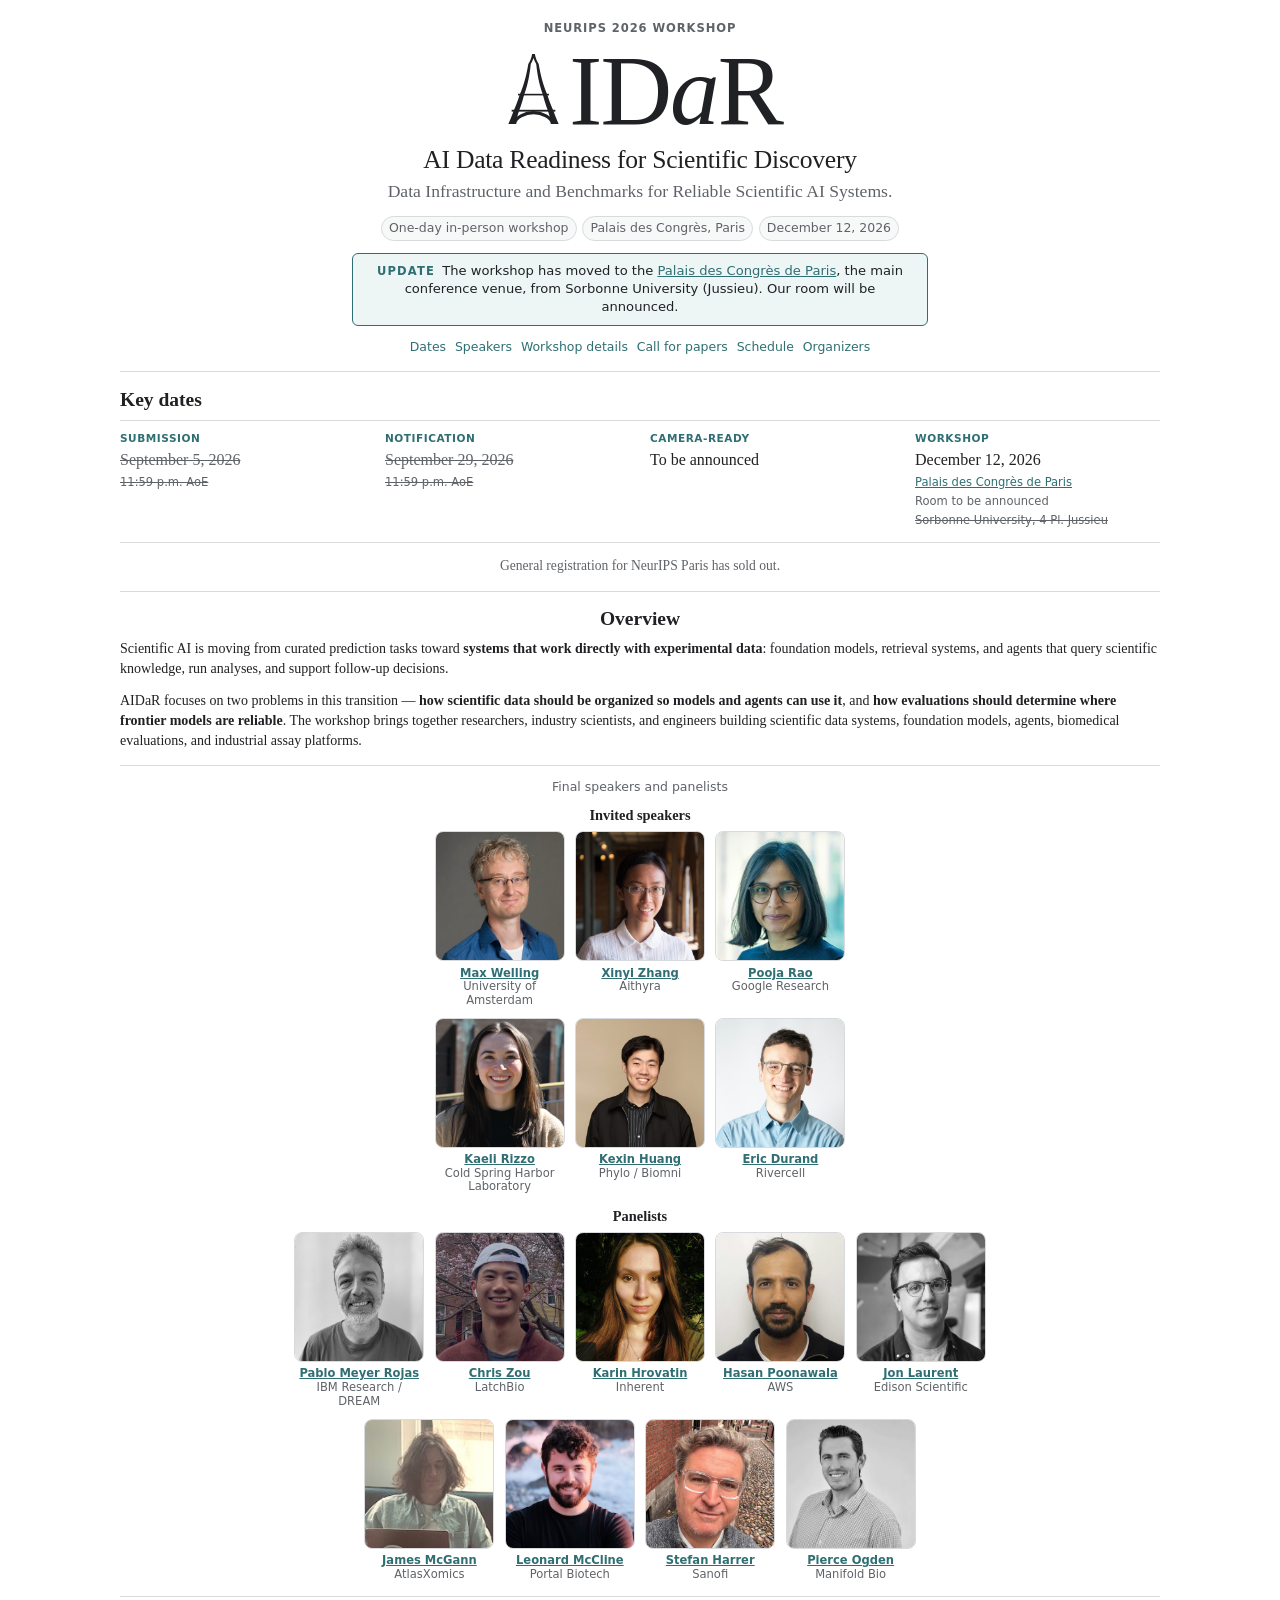
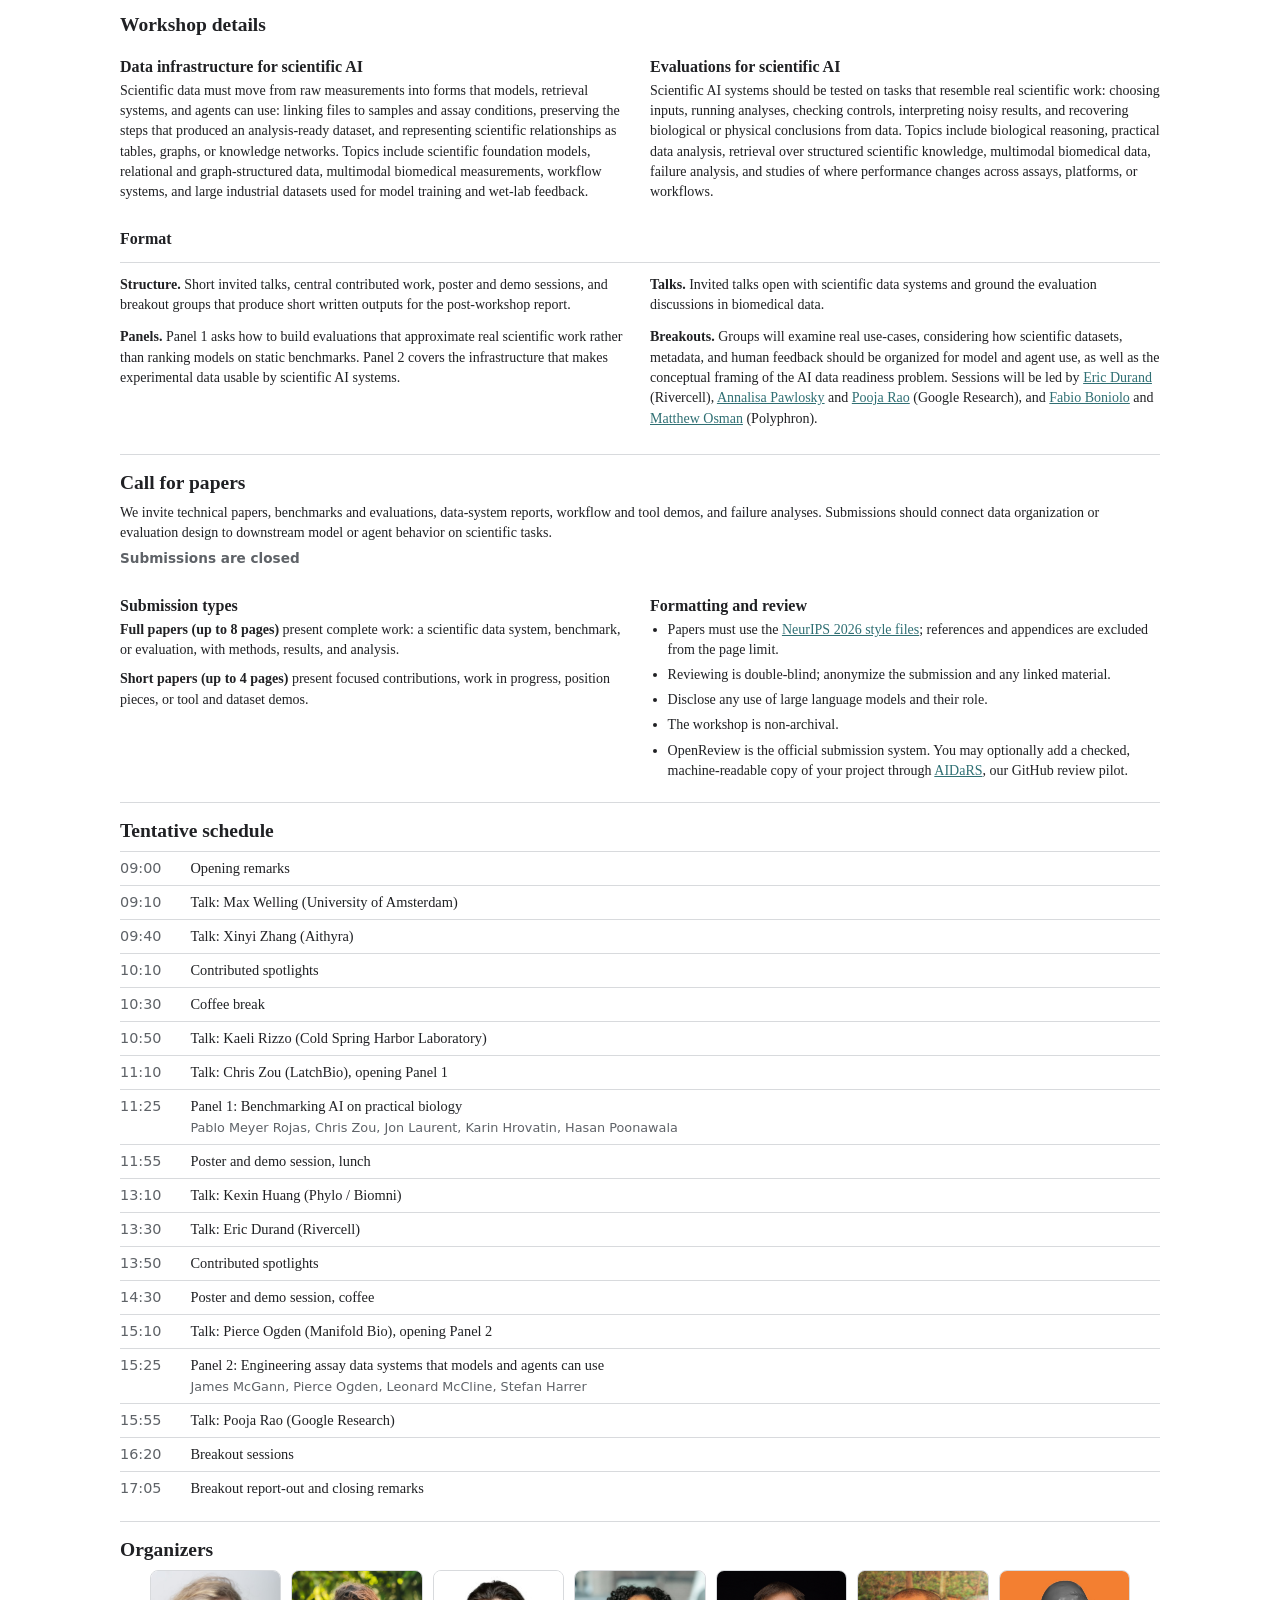
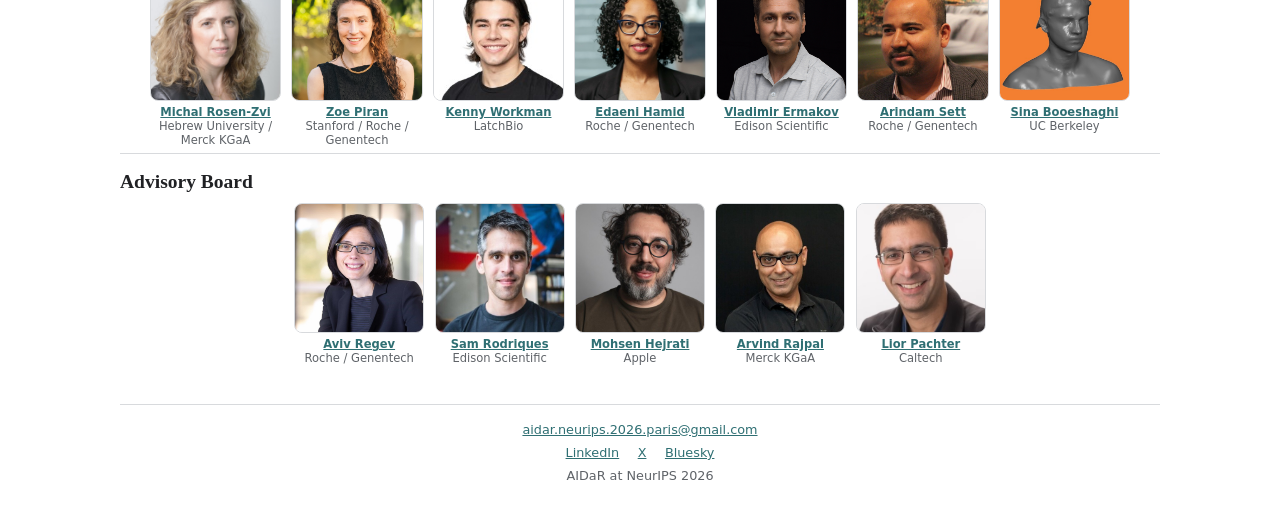
==== commit 12d78881: "feat: venue moves to the Palais des Congrès de Paris NeurIPS has moved every Paris workshop to the m" ====
--- a/2026/index.html
+++ b/2026/index.html
@@ -63,9 +63,14 @@
         <p class="tagline">Data Infrastructure and Benchmarks for Reliable Scientific AI Systems.</p>
         <div class="meta">
           <span>One-day in-person workshop</span>
-          <span>Sorbonne University, Paris</span>
+          <span>Palais des Congrès, Paris</span>
           <span>December 12, 2026</span>
         </div>
+        <!-- NeurIPS moved every Paris workshop to the main conference venue in
+             November 2026. Labelled and boxed so it reads as news, not as part
+             of the standing description; Key dates keeps the old venue struck
+             for anyone still holding the Jussieu address. -->
+        <p class="update-note"><span class="update-label">Update</span>The workshop has moved to the <a href="https://www.google.com/maps/search/?api=1&amp;query=Palais+des+Congr%C3%A8s+de+Paris">Palais des Congrès de Paris</a>, the main conference venue, from Sorbonne University (Jussieu). Our room will be announced.</p>
         <nav class="quick-links" aria-label="Page sections">
           <a href="#dates">Dates</a>
           <a href="#speakers">Speakers</a>
@@ -100,8 +105,9 @@
           <div>
             <span class="date-label">Workshop</span>
             <span class="date-value">December 12, 2026</span>
-            <span class="date-sub">Sorbonne University</span>
-            <span class="date-sub"><a href="https://www.google.com/maps/search/?api=1&amp;query=Sorbonne+Universit%C3%A9%2C+4+Place+Jussieu%2C+75005+Paris">4 Pl. Jussieu, 75005 Paris</a></span>
+            <span class="date-sub"><a href="https://www.google.com/maps/search/?api=1&amp;query=Palais+des+Congr%C3%A8s+de+Paris">Palais des Congrès de Paris</a></span>
+            <span class="date-sub">Room to be announced</span>
+            <span class="date-sub date-passed"><s>Sorbonne University, 4 Pl. Jussieu</s></span>
           </div>
         </div>
         <!-- Registration is NeurIPS's, not ours. It sits under the dates because
--- a/2026/styles.css
+++ b/2026/styles.css
@@ -583,6 +583,29 @@
   font-size: 0.85rem;
 }
 
+/* A change to something already announced. The accent frame and the label set
+   it apart from the pills above it, which describe the workshop as it stands. */
+.update-note {
+  max-width: 36rem;
+  margin: -0.3rem auto 1rem;
+  padding: 0.5rem 0.8rem;
+  border: 1px solid var(--accent);
+  border-radius: 6px;
+  background: #eef5f5;
+  font-family: ui-sans-serif, system-ui, -apple-system, BlinkMacSystemFont, "Segoe UI", sans-serif;
+  font-size: 0.82rem;
+  line-height: 1.4;
+}
+
+.update-label {
+  margin-right: 0.45rem;
+  color: var(--accent);
+  font-size: 0.72rem;
+  font-weight: 700;
+  letter-spacing: 0.1em;
+  text-transform: uppercase;
+}
+
 a {
   color: var(--accent);
 }
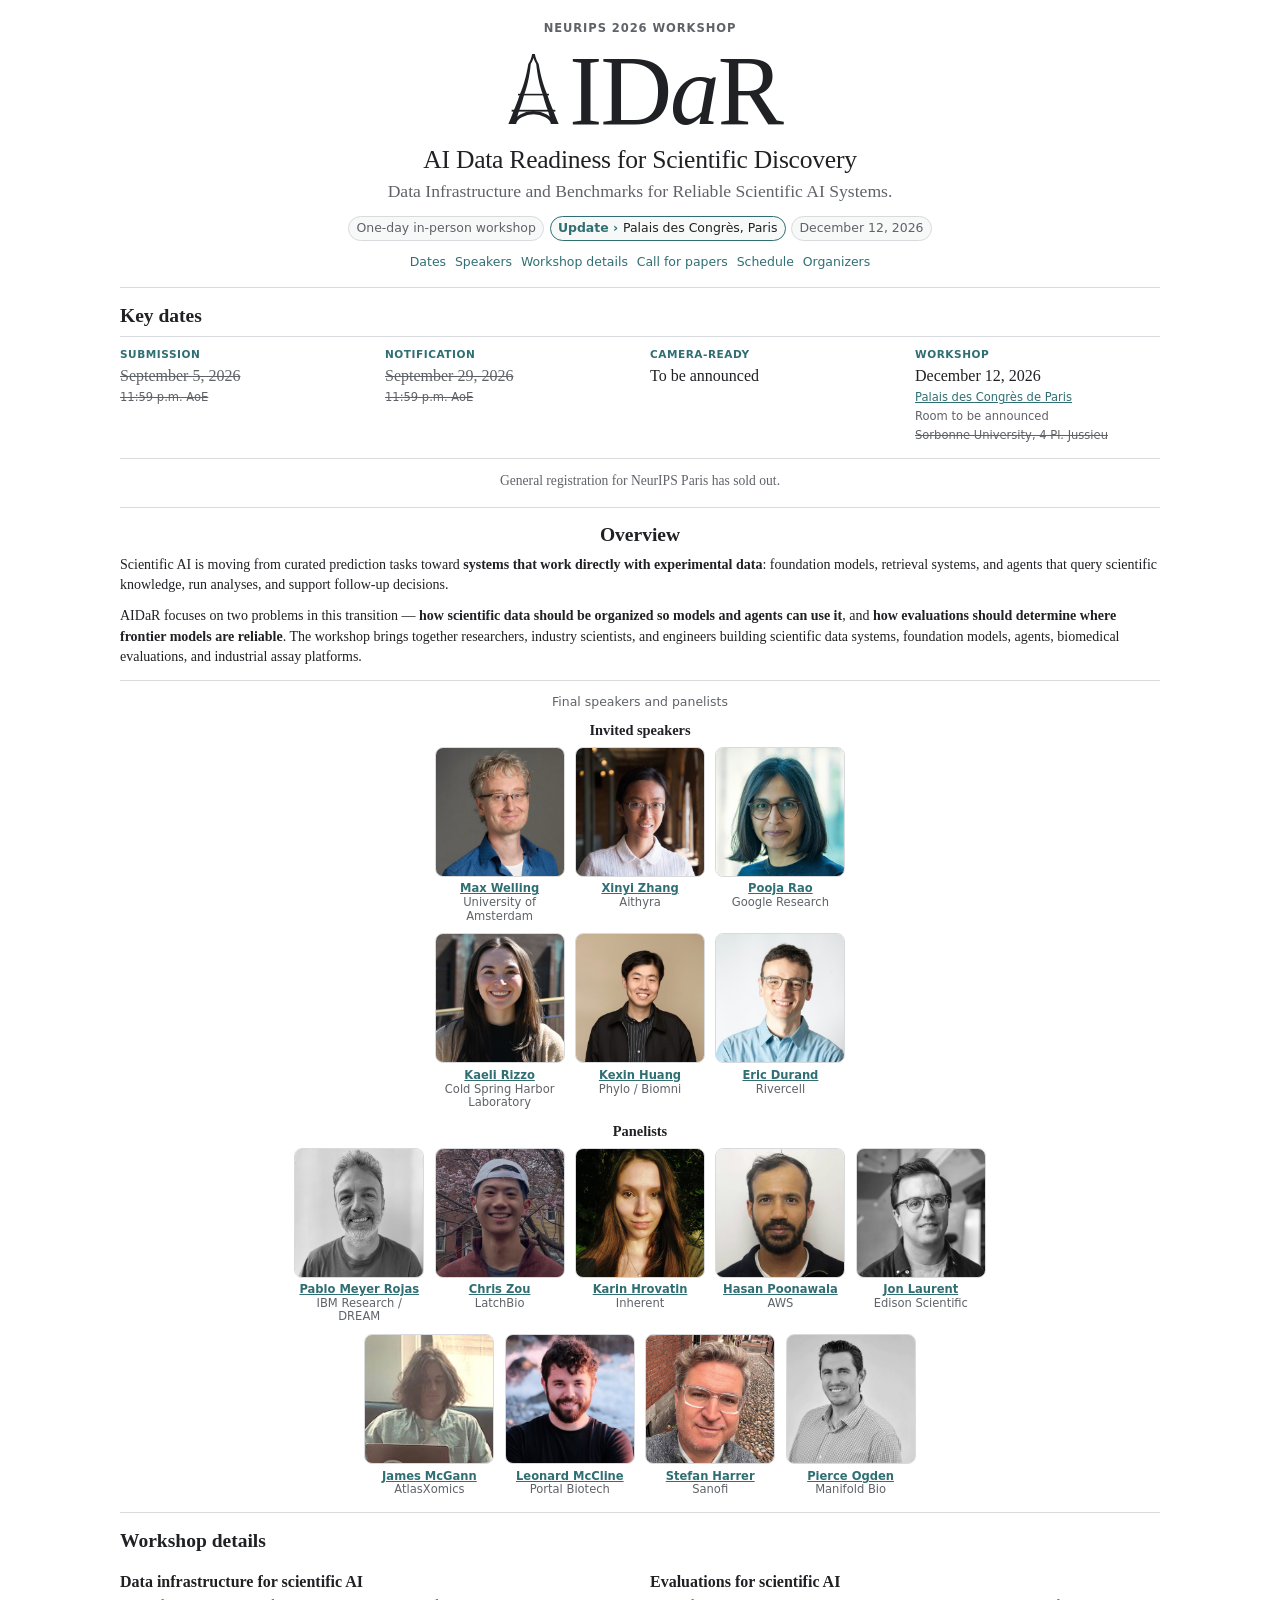
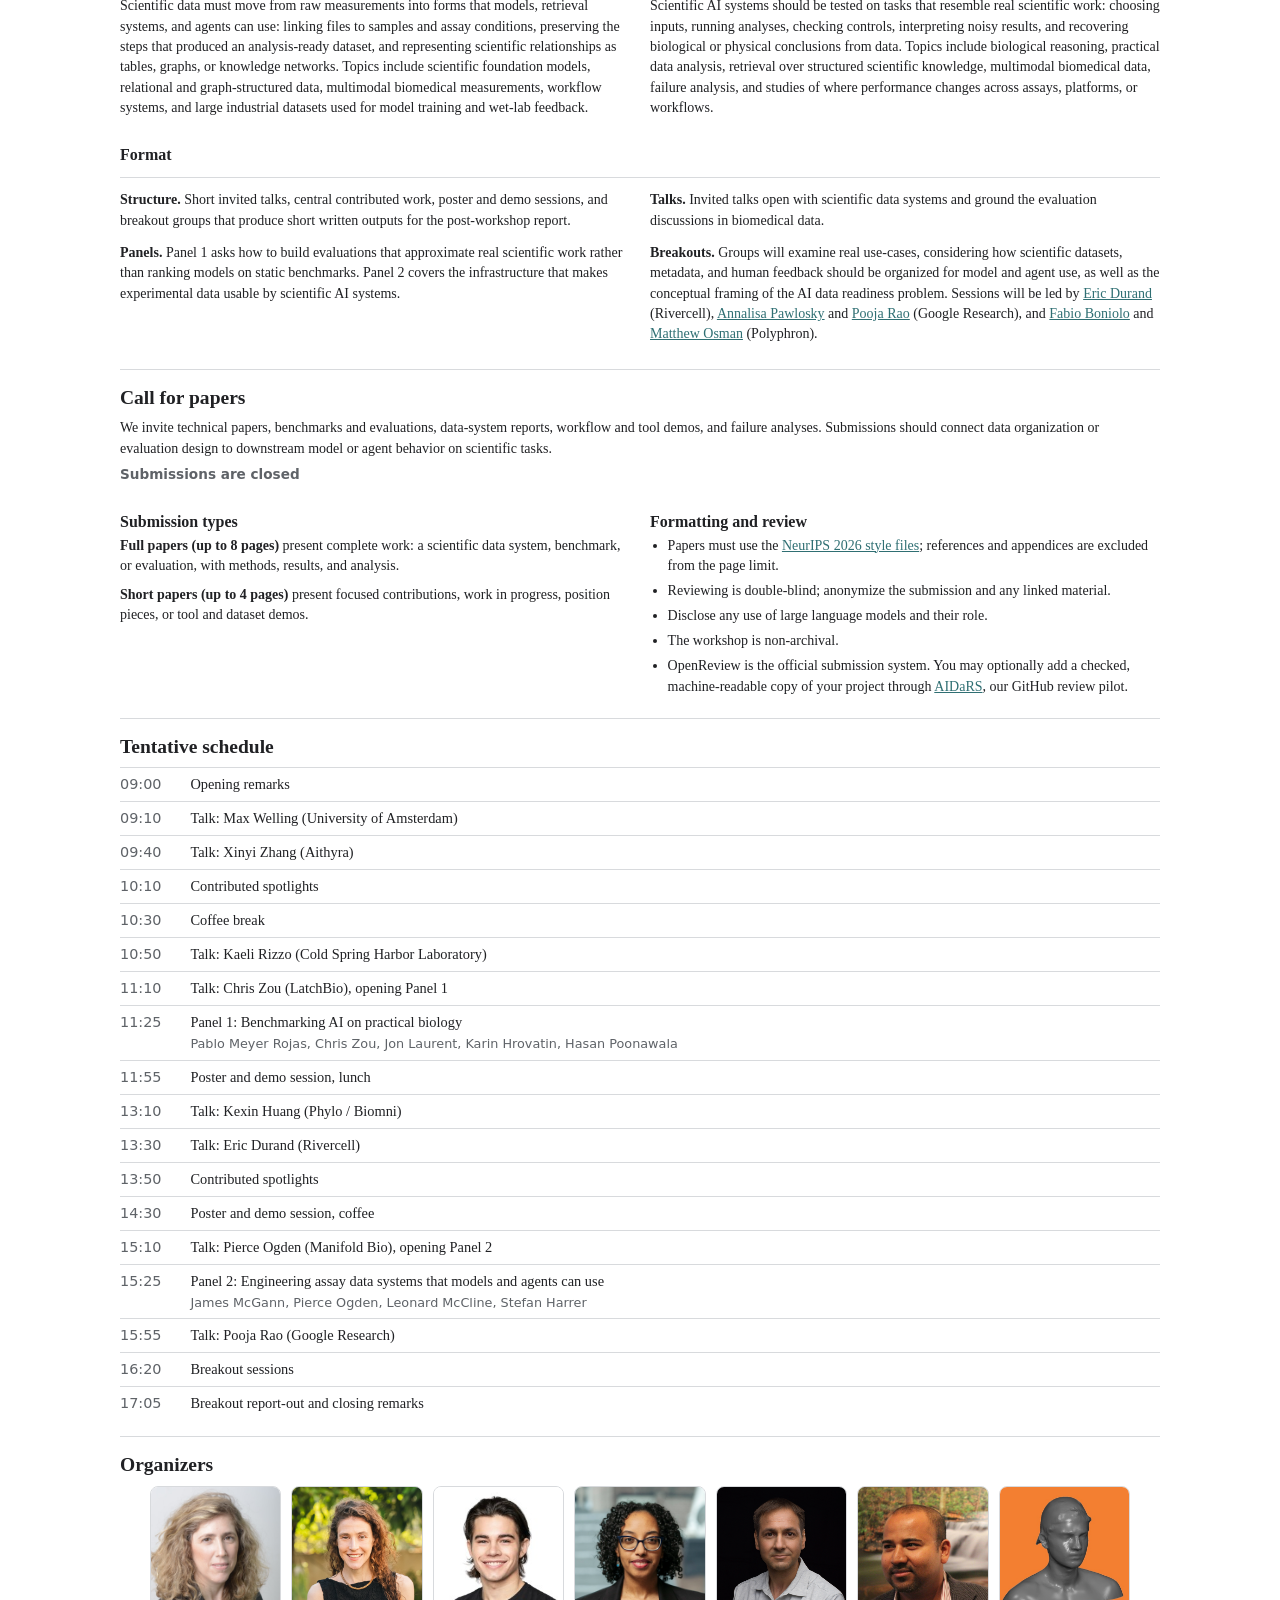
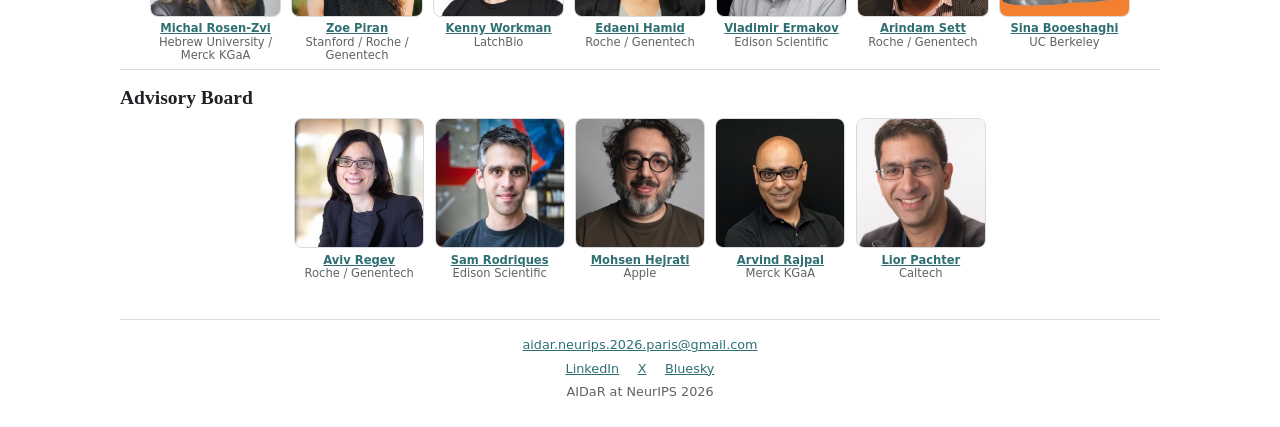
==== commit afb7ca4f: "fix: mark the venue change on its pill instead of a notice box The boxed notice under the hero was h" ====
--- a/2026/index.html
+++ b/2026/index.html
@@ -63,14 +63,11 @@
         <p class="tagline">Data Infrastructure and Benchmarks for Reliable Scientific AI Systems.</p>
         <div class="meta">
           <span>One-day in-person workshop</span>
-          <span>Palais des Congrès, Paris</span>
+          <!-- The venue changed after it was announced (NeurIPS moved every
+               Paris workshop off Jussieu), so its pill says so. -->
+          <span class="meta-update"><b>Update &rsaquo;</b>Palais des Congrès, Paris</span>
           <span>December 12, 2026</span>
         </div>
-        <!-- NeurIPS moved every Paris workshop to the main conference venue in
-             November 2026. Labelled and boxed so it reads as news, not as part
-             of the standing description; Key dates keeps the old venue struck
-             for anyone still holding the Jussieu address. -->
-        <p class="update-note"><span class="update-label">Update</span>The workshop has moved to the <a href="https://www.google.com/maps/search/?api=1&amp;query=Palais+des+Congr%C3%A8s+de+Paris">Palais des Congrès de Paris</a>, the main conference venue, from Sorbonne University (Jussieu). Our room will be announced.</p>
         <nav class="quick-links" aria-label="Page sections">
           <a href="#dates">Dates</a>
           <a href="#speakers">Speakers</a>
--- a/2026/styles.css
+++ b/2026/styles.css
@@ -146,6 +146,19 @@
   border: 1px solid var(--line);
   border-radius: 999px;
   background: var(--wash);
+}
+
+/* A pill whose content changed after it was announced: the accent edge and
+   label mark it as news beside the pills that still stand as first given. */
+.meta .meta-update {
+  border-color: var(--accent);
+  color: var(--ink);
+}
+
+.meta-update b {
+  margin-right: 0.3rem;
+  color: var(--accent);
+  font-weight: 700;
 }
 
 .quick-links {
@@ -583,29 +596,6 @@
   font-size: 0.85rem;
 }
 
-/* A change to something already announced. The accent frame and the label set
-   it apart from the pills above it, which describe the workshop as it stands. */
-.update-note {
-  max-width: 36rem;
-  margin: -0.3rem auto 1rem;
-  padding: 0.5rem 0.8rem;
-  border: 1px solid var(--accent);
-  border-radius: 6px;
-  background: #eef5f5;
-  font-family: ui-sans-serif, system-ui, -apple-system, BlinkMacSystemFont, "Segoe UI", sans-serif;
-  font-size: 0.82rem;
-  line-height: 1.4;
-}
-
-.update-label {
-  margin-right: 0.45rem;
-  color: var(--accent);
-  font-size: 0.72rem;
-  font-weight: 700;
-  letter-spacing: 0.1em;
-  text-transform: uppercase;
-}
-
 a {
   color: var(--accent);
 }
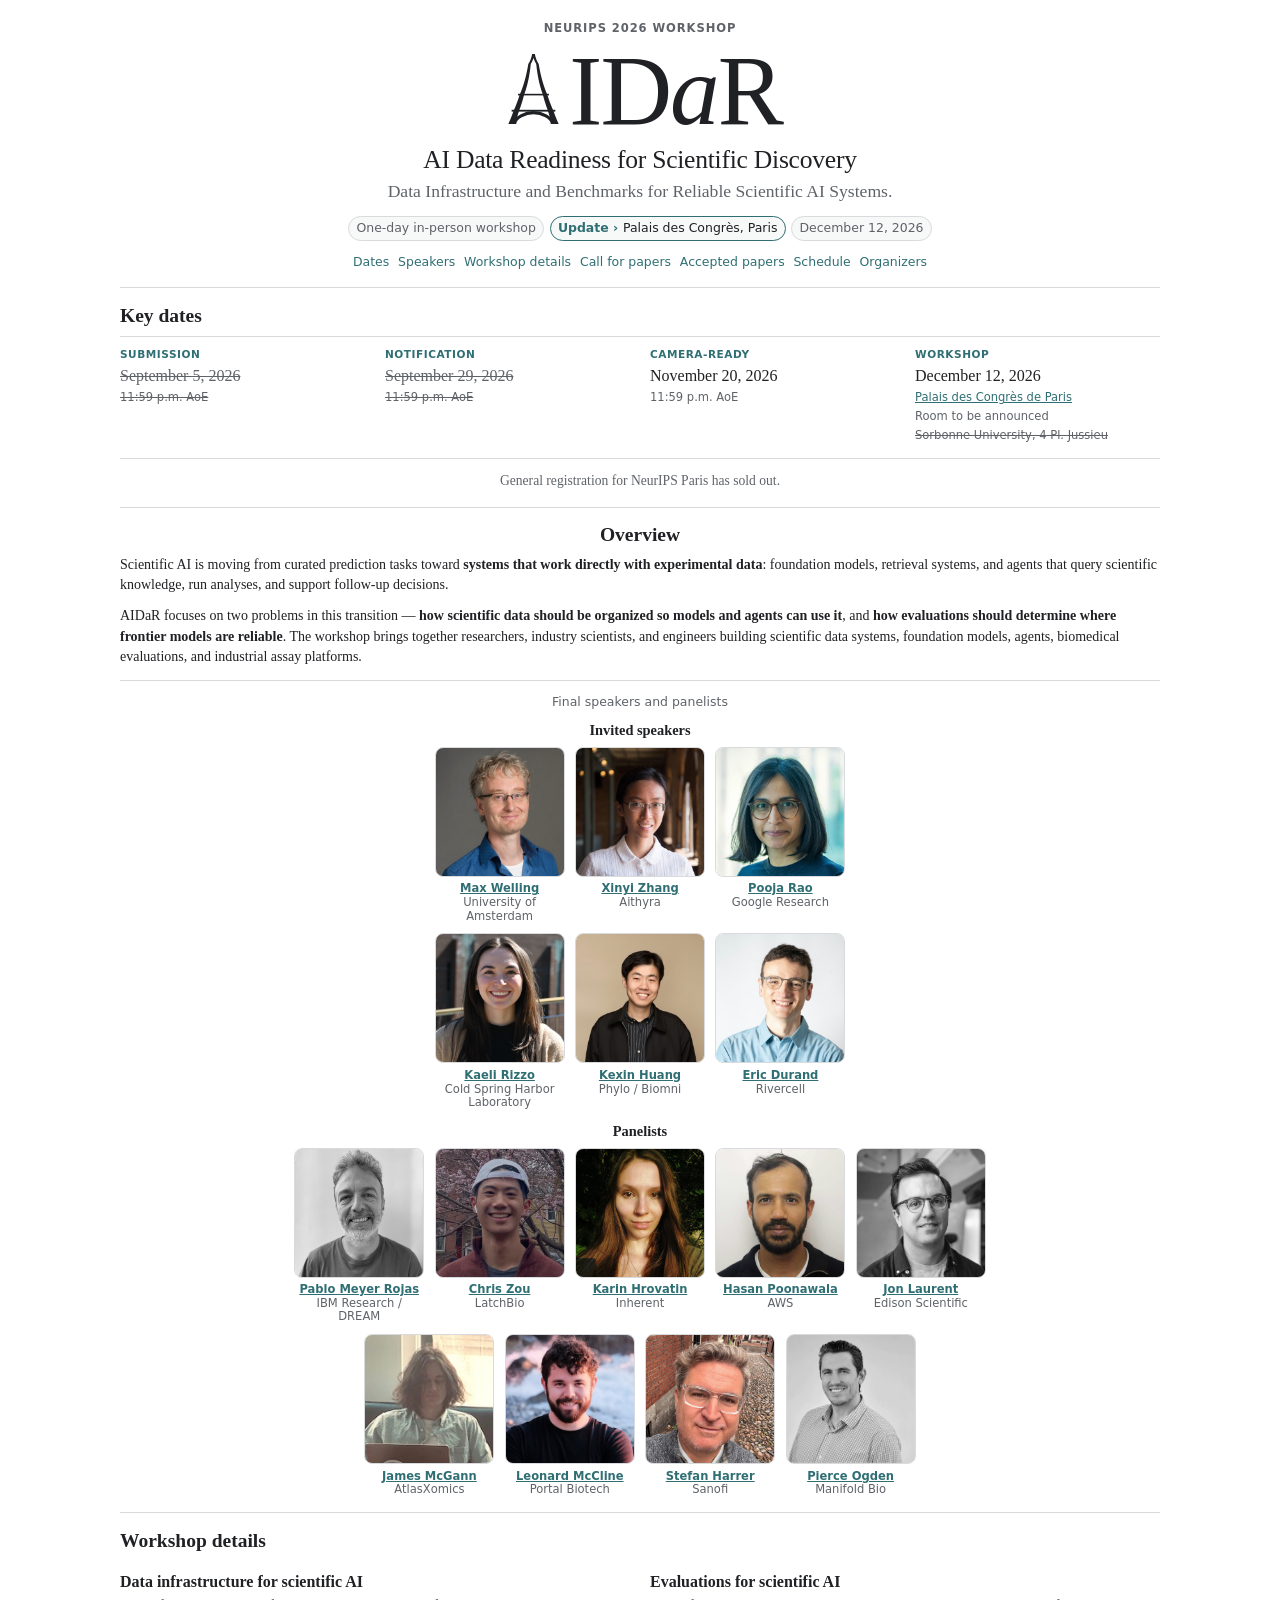
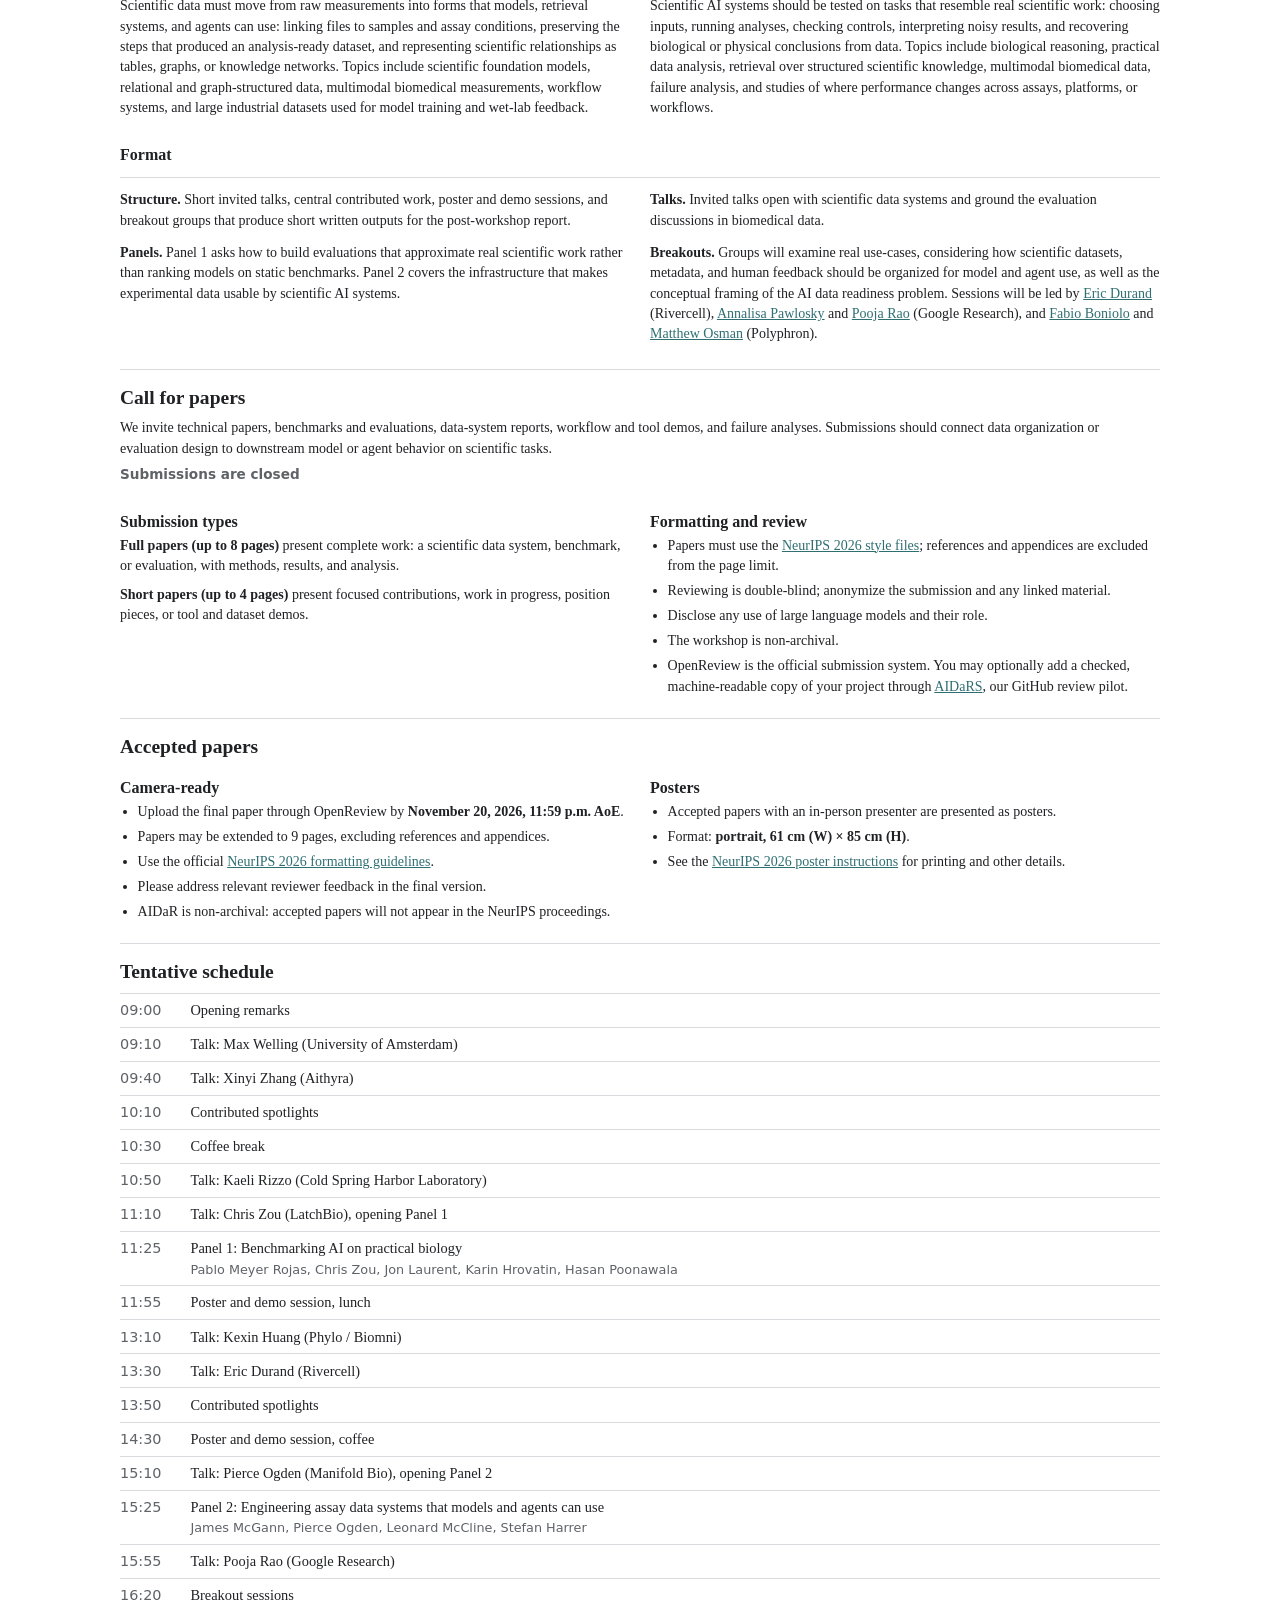
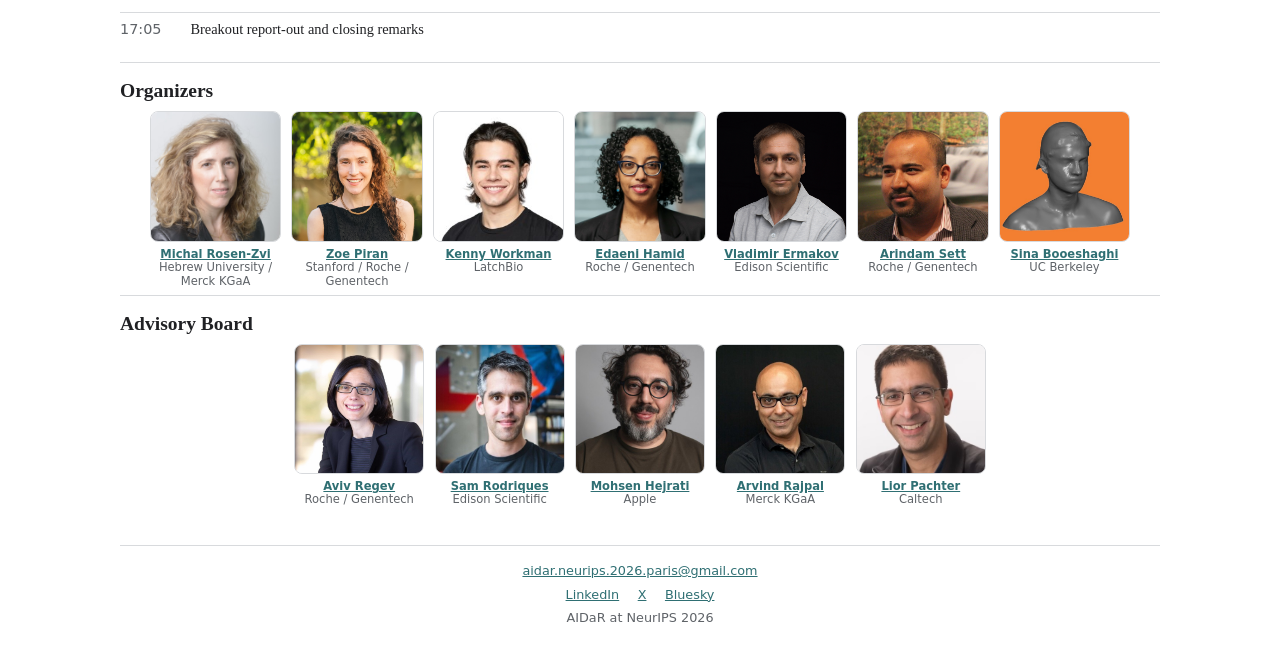
==== commit 2dbe0e4e: "feat: camera-ready date and accepted-paper guidelines Key dates gives the camera-ready deadline, Nov" ====
--- a/2026/index.html
+++ b/2026/index.html
@@ -73,6 +73,7 @@
           <a href="#speakers">Speakers</a>
           <a href="#details">Workshop details</a>
           <a href="#cfp">Call for papers</a>
+          <a href="#accepted">Accepted papers</a>
           <a href="#schedule">Schedule</a>
           <a href="#organizers">Organizers</a>
         </nav>
@@ -97,7 +98,8 @@
           </div>
           <div>
             <span class="date-label">Camera-ready</span>
-            <span class="date-value">To be announced</span>
+            <span class="date-value">November 20, 2026</span>
+            <span class="date-sub">11:59 p.m. AoE</span>
           </div>
           <div>
             <span class="date-label">Workshop</span>
@@ -283,6 +285,32 @@
               <li>Disclose any use of large language models and their role.</li>
               <li>The workshop is non-archival.</li>
               <li>OpenReview is the official submission system. You may optionally add a checked, machine-readable copy of your project through <a href="https://submityour.work/">AIDaRS</a>, our GitHub review pilot.</li>
+            </ul>
+          </div>
+        </div>
+      </section>
+
+      <!-- What accepted authors were sent by email, kept here so the deadline
+           and the poster size can be checked without digging out the message. -->
+      <section class="section" id="accepted">
+        <h2>Accepted papers</h2>
+        <div class="two-col">
+          <div>
+            <h3>Camera-ready</h3>
+            <ul class="key-list">
+              <li>Upload the final paper through OpenReview by <strong>November 20, 2026, 11:59 p.m. AoE</strong>.</li>
+              <li>Papers may be extended to 9 pages, excluding references and appendices.</li>
+              <li>Use the official <a href="https://neurips.cc/Conferences/2026/MainTrackHandbook">NeurIPS 2026 formatting guidelines</a>.</li>
+              <li>Please address relevant reviewer feedback in the final version.</li>
+              <li>AIDaR is non-archival: accepted papers will not appear in the NeurIPS proceedings.</li>
+            </ul>
+          </div>
+          <div>
+            <h3>Posters</h3>
+            <ul class="key-list">
+              <li>Accepted papers with an in-person presenter are presented as posters.</li>
+              <li>Format: <strong>portrait, 61 cm (W) &times; 85 cm (H)</strong>.</li>
+              <li>See the <a href="https://neurips.cc/Conferences/2026/PosterInstructions">NeurIPS 2026 poster instructions</a> for printing and other details.</li>
             </ul>
           </div>
         </div>
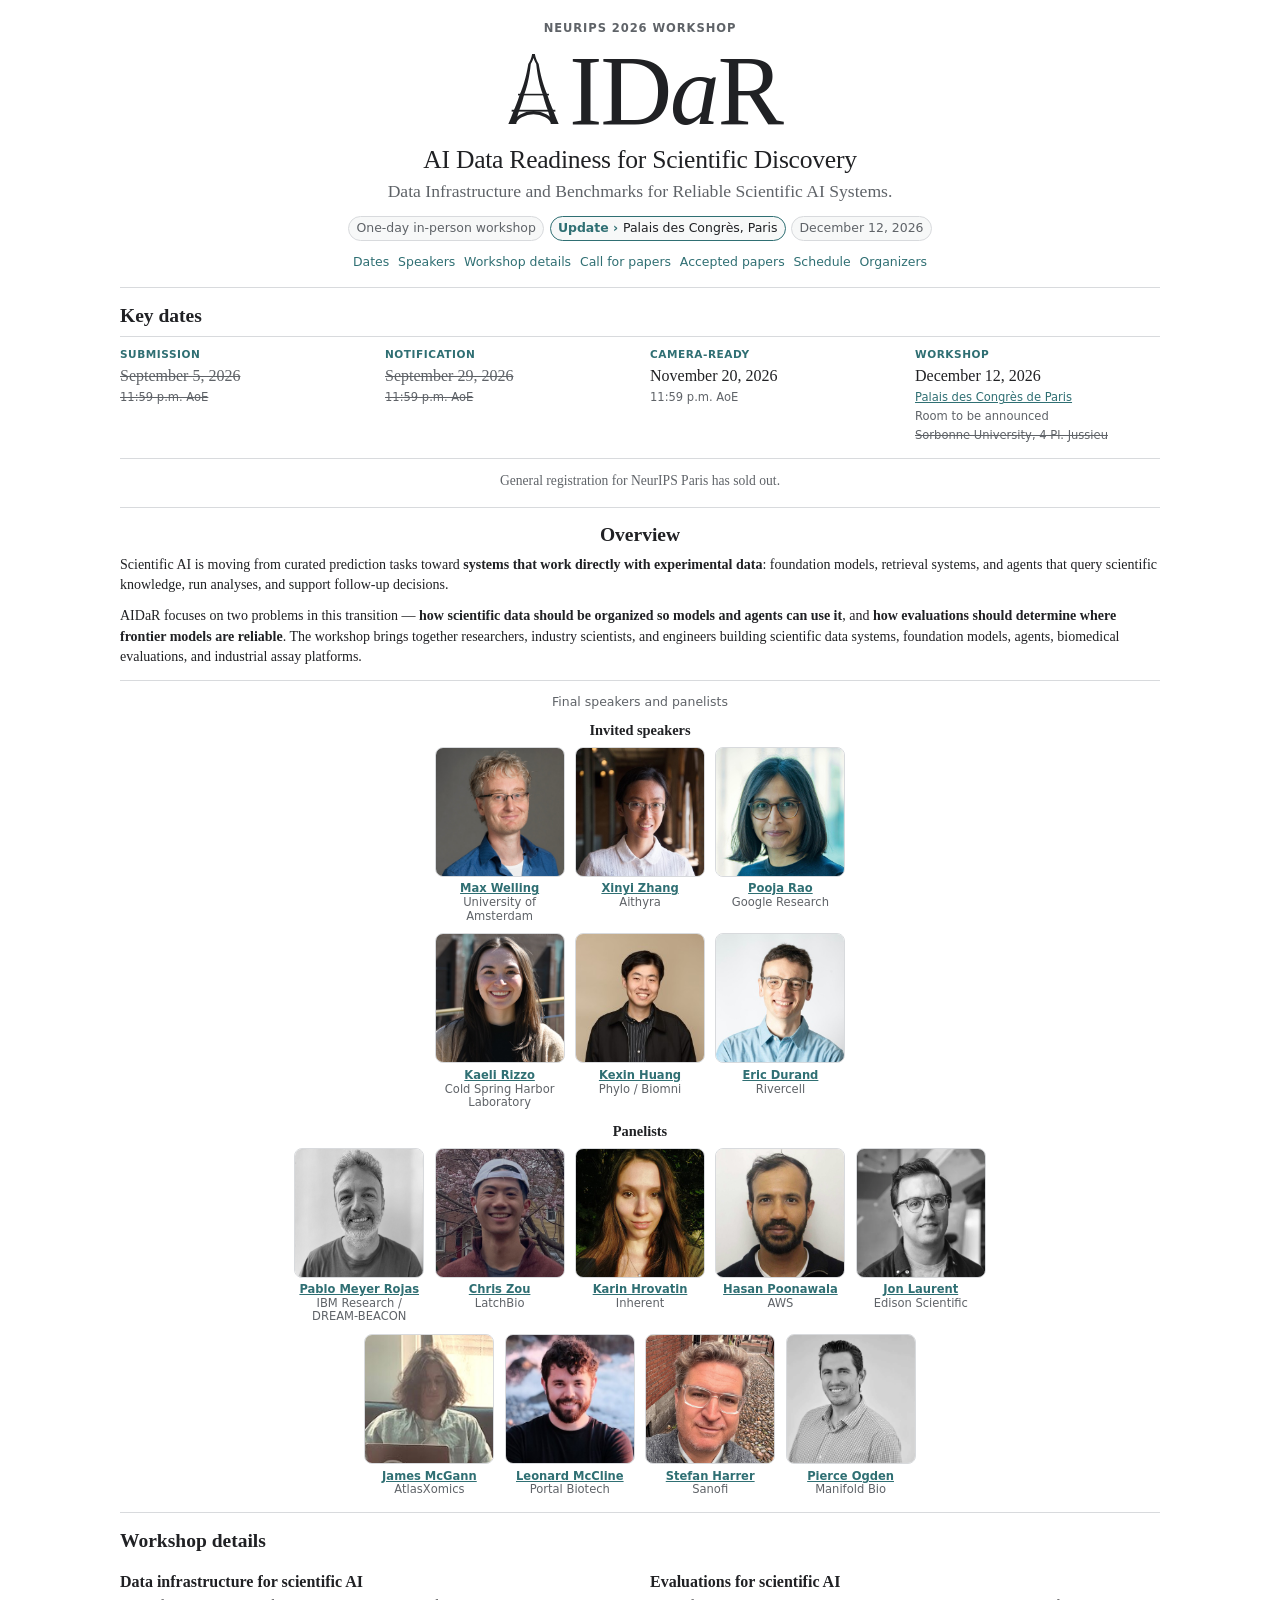
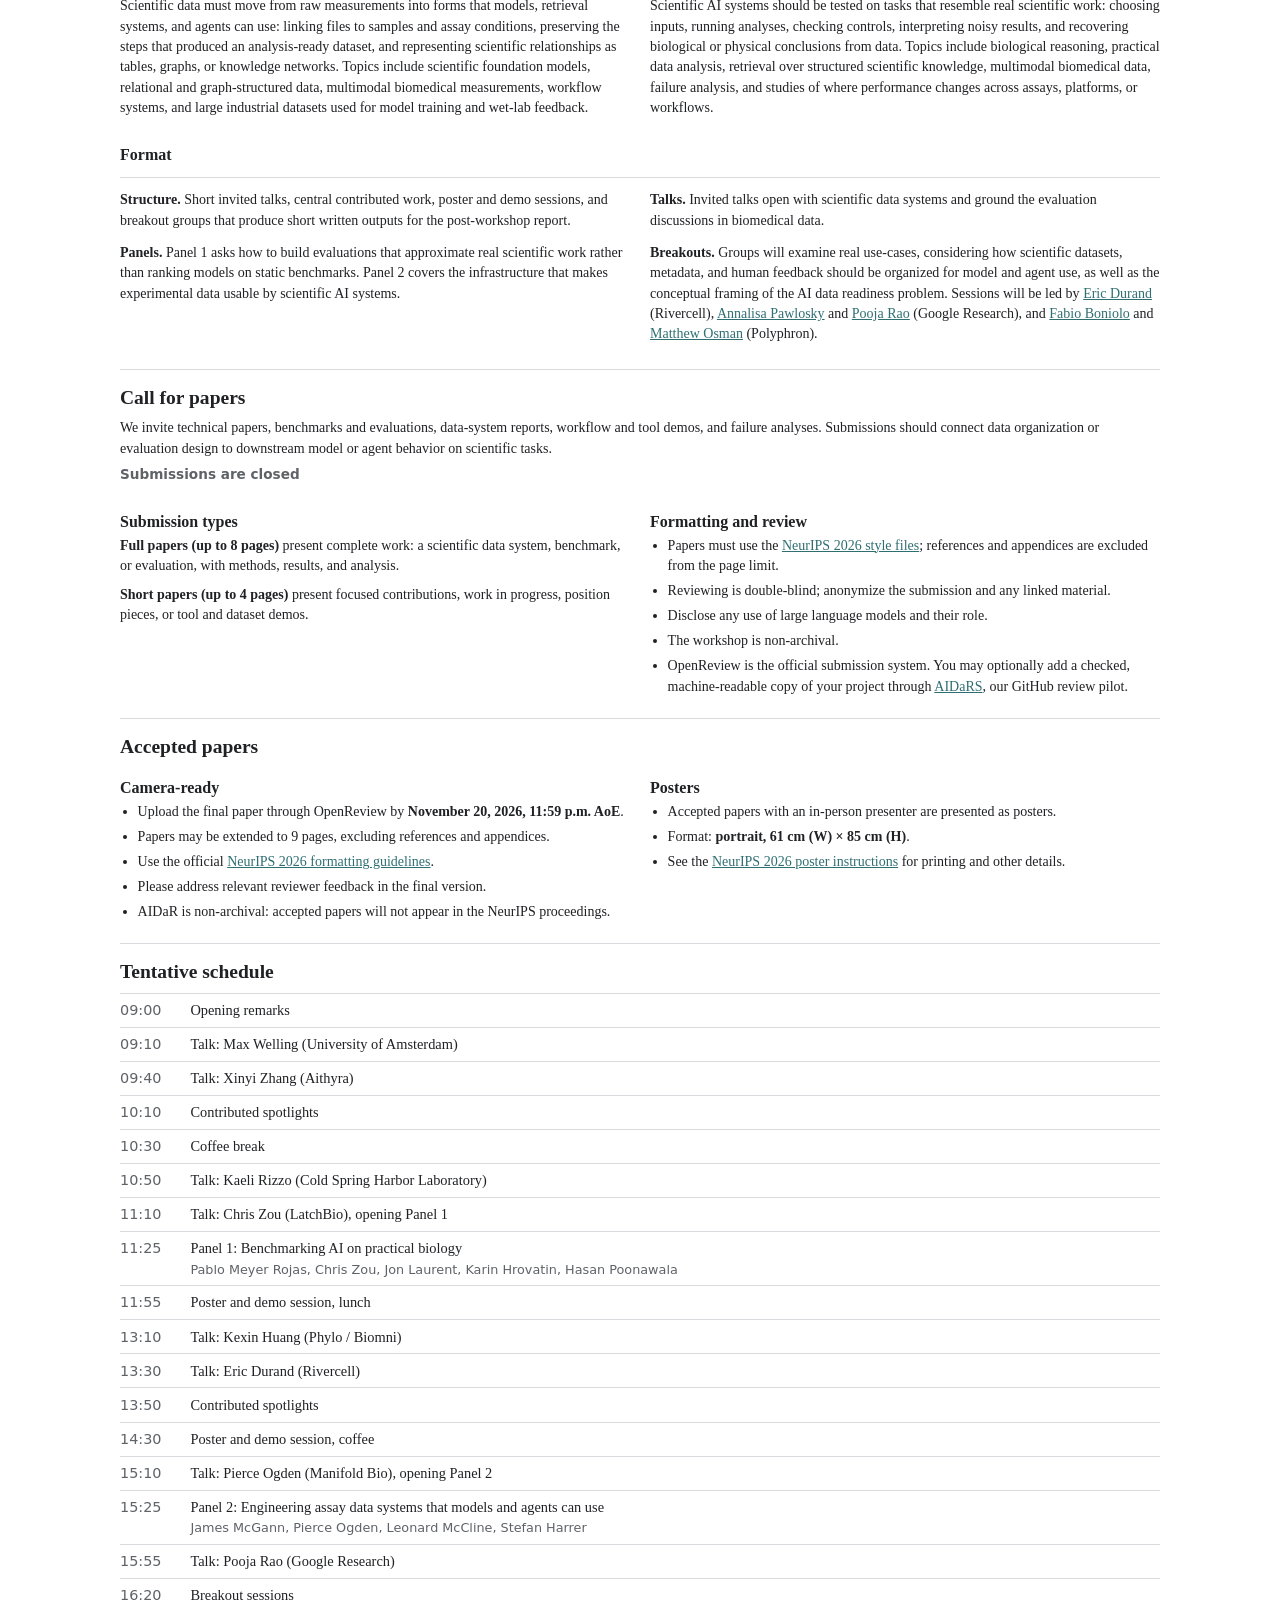
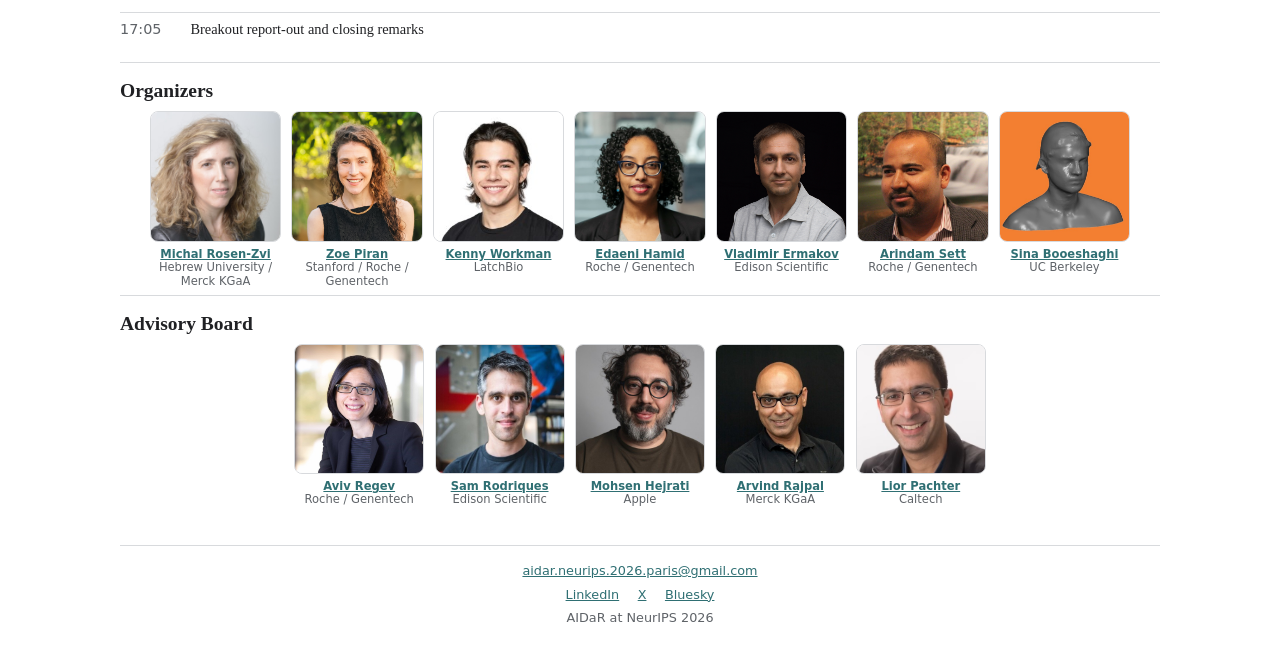
==== commit a36b4f56: "fix: Pablo Meyer Rojas's affiliation is DREAM-BEACON The panelist caption read "IBM Research / DREAM" ====
--- a/2026/index.html
+++ b/2026/index.html
@@ -174,7 +174,7 @@
           <div class="people-strip panelists">
             <figure>
               <img src="assets/panelists/pablo-meyer-rojas.jpg" alt="Pablo Meyer Rojas">
-              <figcaption><strong><a href="https://research.ibm.com/people/pablo-meyer-rojas">Pablo Meyer Rojas</a></strong><span>IBM Research / DREAM</span></figcaption>
+              <figcaption><strong><a href="https://research.ibm.com/people/pablo-meyer-rojas">Pablo Meyer Rojas</a></strong><span>IBM Research / DREAM-BEACON</span></figcaption>
             </figure>
             <figure>
               <img src="assets/panelists/chris-zou.jpg" alt="Chris Zou">
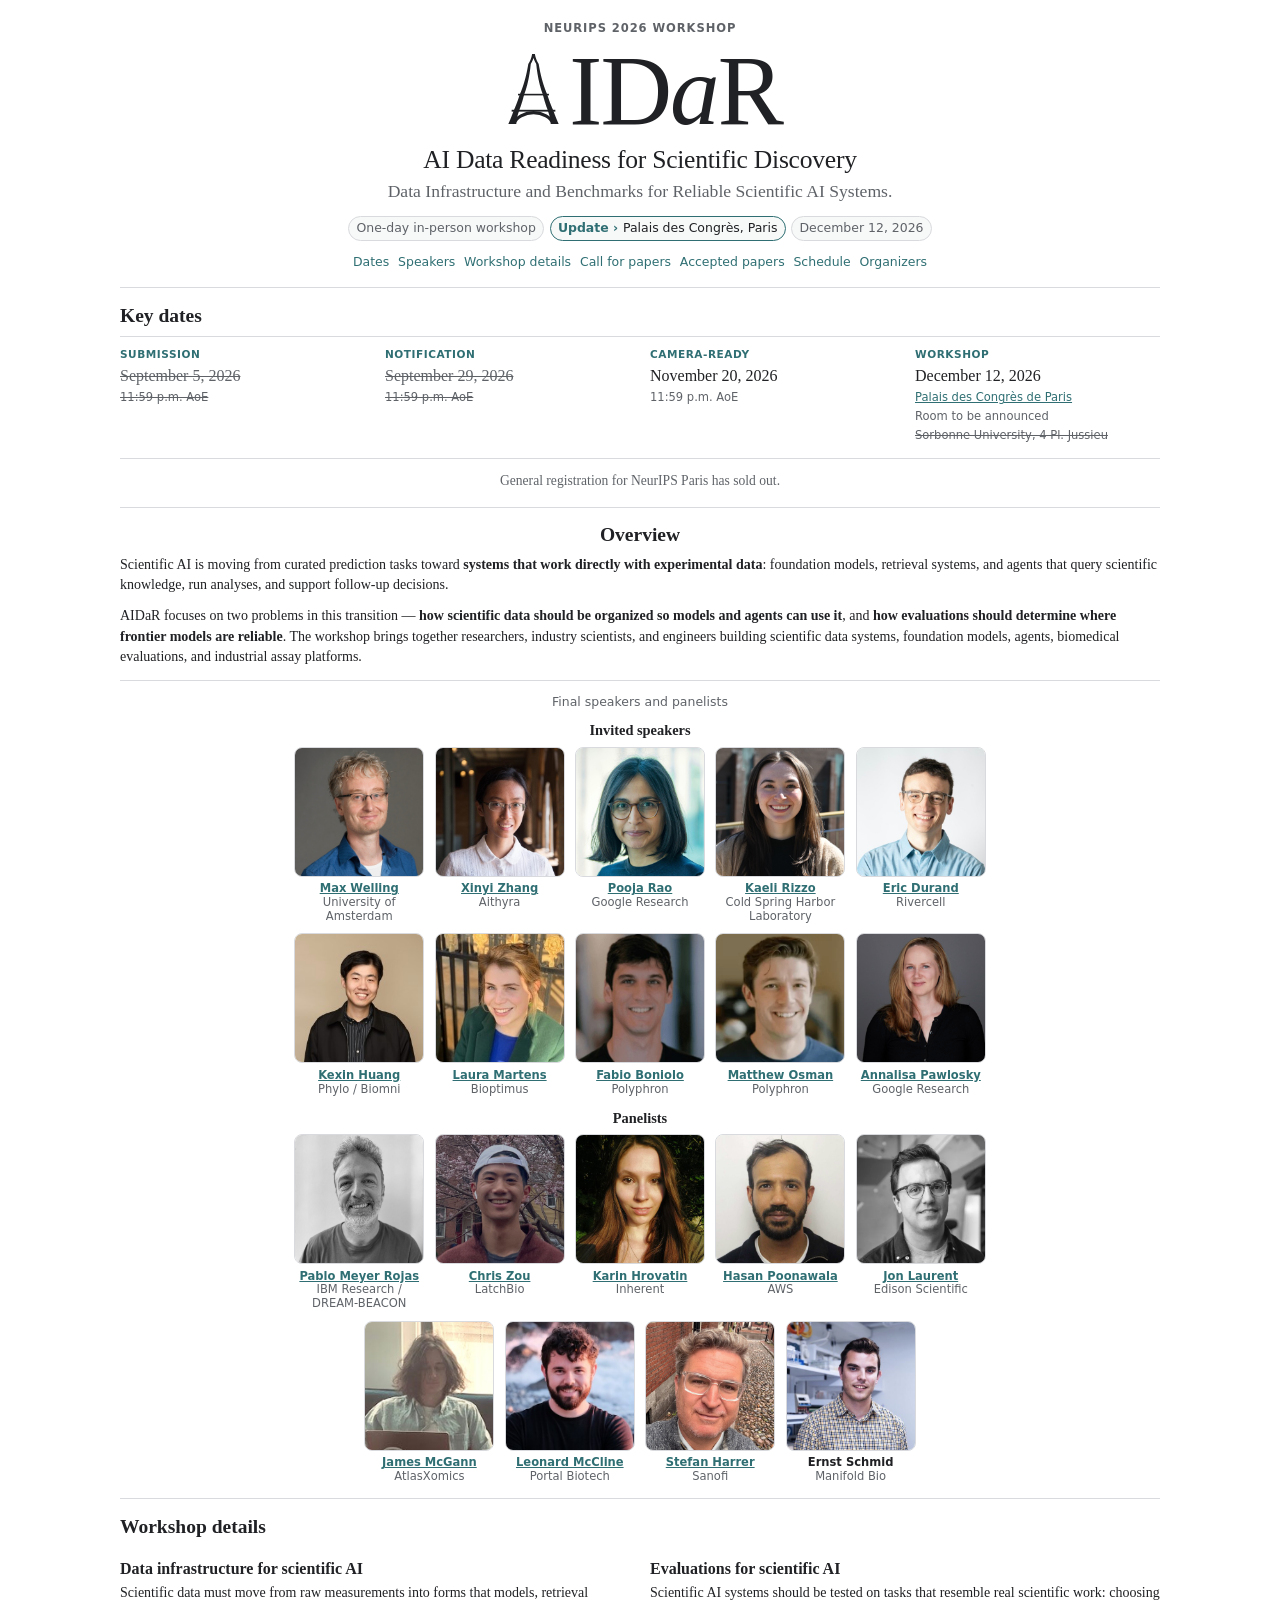
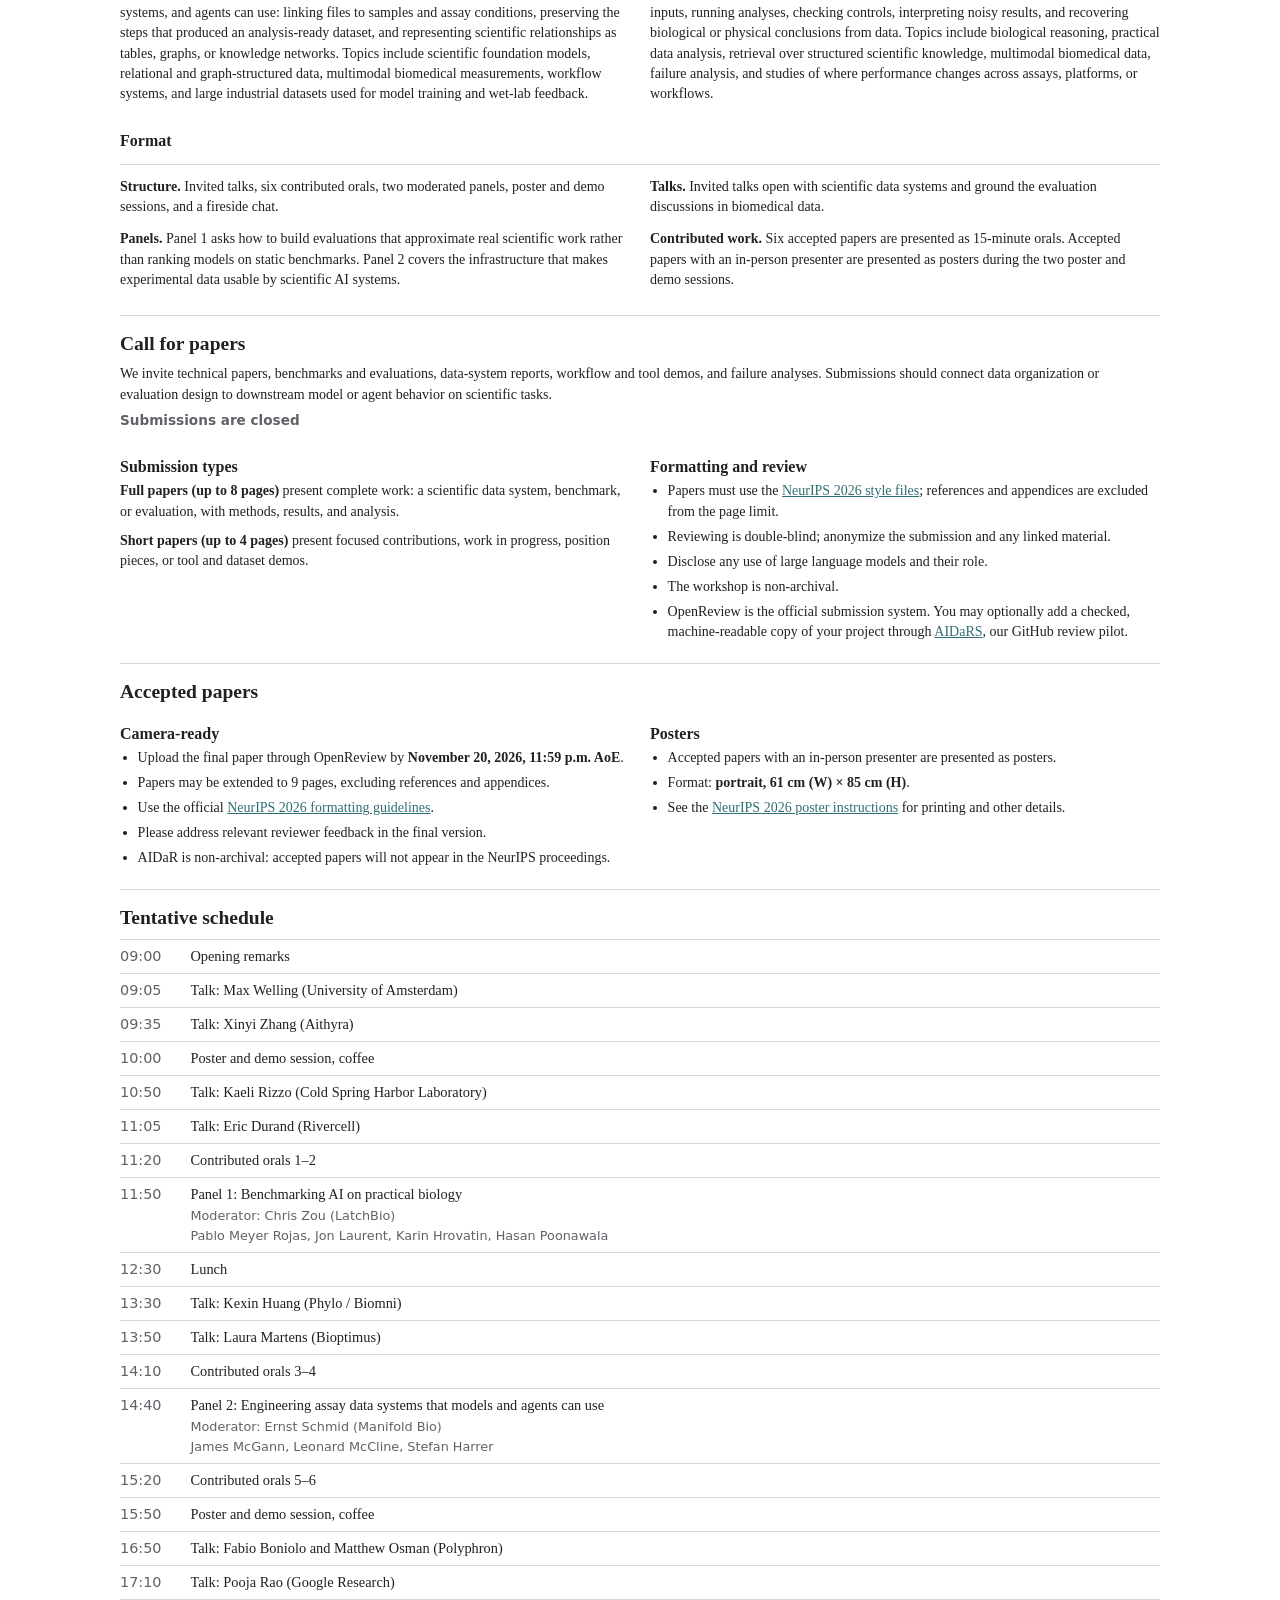
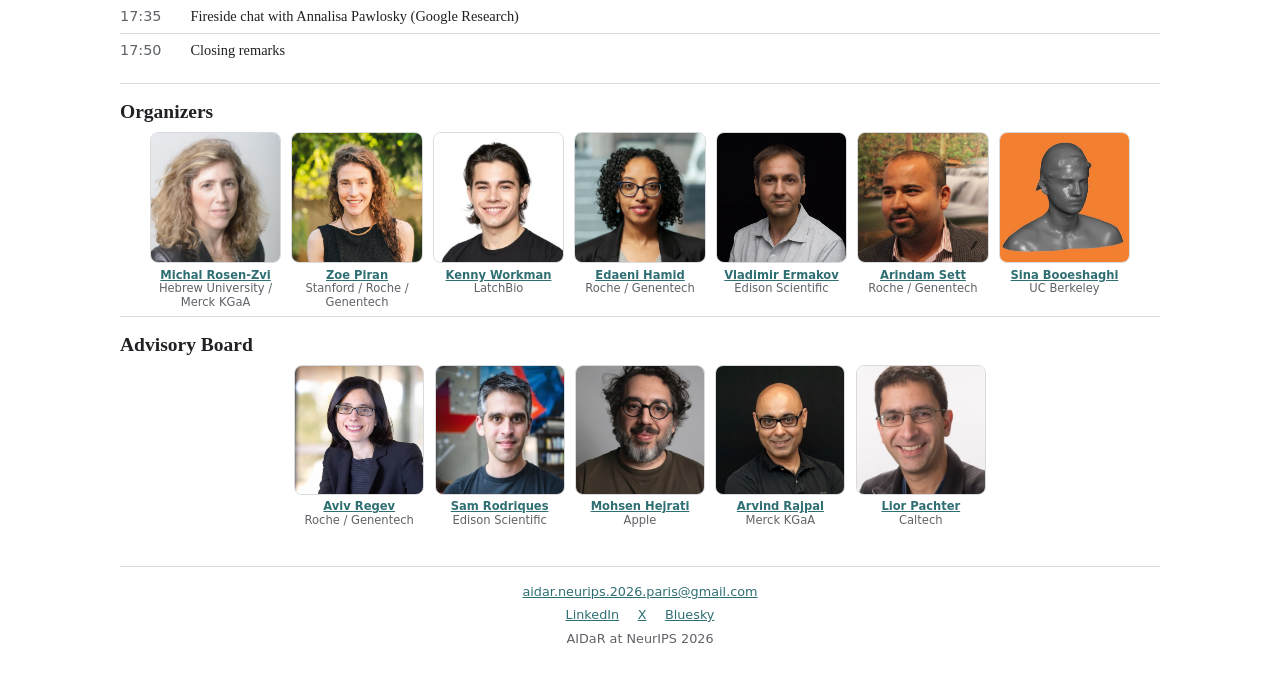
==== commit 804b6eae: "feat: final programme — orals, moderated panels, fireside chat The schedule now runs 09:00 to 18:00 " ====
--- a/2026/index.html
+++ b/2026/index.html
@@ -159,12 +159,28 @@
               <figcaption><strong><a href="https://www.linkedin.com/in/kaeli-rizzo/">Kaeli Rizzo</a></strong><span>Cold Spring Harbor Laboratory</span></figcaption>
             </figure>
             <figure>
+              <img src="assets/speakers/eric-durand.jpg" alt="Eric Durand">
+              <figcaption><strong><a href="https://www.linkedin.com/in/eydurand">Eric Durand</a></strong><span>Rivercell</span></figcaption>
+            </figure>
+            <figure>
               <img src="assets/speakers/kexin-huang.jpg" alt="Kexin Huang">
               <figcaption><strong><a href="https://www.linkedin.com/in/kexinhuang/">Kexin Huang</a></strong><span>Phylo / Biomni</span></figcaption>
             </figure>
             <figure>
-              <img src="assets/speakers/eric-durand.jpg" alt="Eric Durand">
-              <figcaption><strong><a href="https://www.linkedin.com/in/eydurand">Eric Durand</a></strong><span>Rivercell</span></figcaption>
+              <img src="assets/speakers/laura-martens.jpg" alt="Laura Martens">
+              <figcaption><strong><a href="https://www.bioptimus.com/team">Laura Martens</a></strong><span>Bioptimus</span></figcaption>
+            </figure>
+            <figure>
+              <img src="assets/speakers/fabio-boniolo.jpg" alt="Fabio Boniolo">
+              <figcaption><strong><a href="https://www.linkedin.com/in/fabio-boniolo">Fabio Boniolo</a></strong><span>Polyphron</span></figcaption>
+            </figure>
+            <figure>
+              <img src="assets/speakers/matthew-osman.webp" alt="Matthew Osman">
+              <figcaption><strong><a href="https://www.linkedin.com/in/matthew-osman-36b658110">Matthew Osman</a></strong><span>Polyphron</span></figcaption>
+            </figure>
+            <figure>
+              <img src="assets/speakers/annalisa-pawlosky.jpg" alt="Annalisa Pawlosky">
+              <figcaption><strong><a href="https://www.linkedin.com/in/annalisa-pawlosky-bb7579178">Annalisa Pawlosky</a></strong><span>Google Research</span></figcaption>
             </figure>
           </div>
         </div>
@@ -205,8 +221,8 @@
               <figcaption><strong><a href="https://www.linkedin.com/in/stefanharrer/">Stefan Harrer</a></strong><span>Sanofi</span></figcaption>
             </figure>
             <figure>
-              <img src="assets/panelists/pierce-ogden.png" alt="Pierce Ogden">
-              <figcaption><strong><a href="https://www.linkedin.com/in/pierce-ogden-470b3836/">Pierce Ogden</a></strong><span>Manifold Bio</span></figcaption>
+              <img src="assets/panelists/ernst-schmid.jpg" alt="Ernst Schmid">
+              <figcaption><strong>Ernst Schmid</strong><span>Manifold Bio</span></figcaption>
             </figure>
           </div>
         </div>
@@ -244,10 +260,10 @@
 
         <h3 class="details-format-heading">Format</h3>
         <div class="program-grid" id="program">
-          <p><strong>Structure.</strong> Short invited talks, central contributed work, poster and demo sessions, and breakout groups that produce short written outputs for the post-workshop report.</p>
+          <p><strong>Structure.</strong> Invited talks, six contributed orals, two moderated panels, poster and demo sessions, and a fireside chat.</p>
           <p><strong>Talks.</strong> Invited talks open with scientific data systems and ground the evaluation discussions in biomedical data.</p>
           <p><strong>Panels.</strong> Panel 1 asks how to build evaluations that approximate real scientific work rather than ranking models on static benchmarks. Panel 2 covers the infrastructure that makes experimental data usable by scientific AI systems.</p>
-          <p><strong>Breakouts.</strong> Groups will examine real use-cases, considering how scientific datasets, metadata, and human feedback should be organized for model and agent use, as well as the conceptual framing of the AI data readiness problem. Sessions will be led by <a href="https://www.linkedin.com/in/eydurand">Eric Durand</a> (Rivercell), <a href="https://www.linkedin.com/in/annalisa-pawlosky-bb7579178">Annalisa Pawlosky</a> and <a href="https://www.linkedin.com/in/raopooja">Pooja Rao</a> (Google Research), and <a href="https://www.linkedin.com/in/fabio-boniolo">Fabio Boniolo</a> and <a href="https://www.linkedin.com/in/matthew-osman-36b658110">Matthew Osman</a> (Polyphron).</p>
+          <p><strong>Contributed work.</strong> Six accepted papers are presented as 15-minute orals. Accepted papers with an in-person presenter are presented as posters during the two poster and demo sessions.</p>
         </div>
       </section>
 
@@ -321,23 +337,24 @@
         <table>
           <tbody>
             <tr><td>09:00</td><td>Opening remarks</td></tr>
-            <tr><td>09:10</td><td>Talk: Max Welling (University of Amsterdam)</td></tr>
-            <tr><td>09:40</td><td>Talk: Xinyi Zhang (Aithyra)</td></tr>
-            <tr><td>10:10</td><td>Contributed spotlights</td></tr>
-            <tr><td>10:30</td><td>Coffee break</td></tr>
+            <tr><td>09:05</td><td>Talk: Max Welling (University of Amsterdam)</td></tr>
+            <tr><td>09:35</td><td>Talk: Xinyi Zhang (Aithyra)</td></tr>
+            <tr><td>10:00</td><td>Poster and demo session, coffee</td></tr>
             <tr><td>10:50</td><td>Talk: Kaeli Rizzo (Cold Spring Harbor Laboratory)</td></tr>
-            <tr><td>11:10</td><td>Talk: Chris Zou (LatchBio), opening Panel 1</td></tr>
-            <tr><td>11:25</td><td>Panel 1: Benchmarking AI on practical biology<span class="sched-people">Pablo Meyer Rojas, Chris Zou, Jon Laurent, Karin Hrovatin, Hasan Poonawala</span></td></tr>
-            <tr><td>11:55</td><td>Poster and demo session, lunch</td></tr>
-            <tr><td>13:10</td><td>Talk: Kexin Huang (Phylo / Biomni)</td></tr>
-            <tr><td>13:30</td><td>Talk: Eric Durand (Rivercell)</td></tr>
-            <tr><td>13:50</td><td>Contributed spotlights</td></tr>
-            <tr><td>14:30</td><td>Poster and demo session, coffee</td></tr>
-            <tr><td>15:10</td><td>Talk: Pierce Ogden (Manifold Bio), opening Panel 2</td></tr>
-            <tr><td>15:25</td><td>Panel 2: Engineering assay data systems that models and agents can use<span class="sched-people">James McGann, Pierce Ogden, Leonard McCline, Stefan Harrer</span></td></tr>
-            <tr><td>15:55</td><td>Talk: Pooja Rao (Google Research)</td></tr>
-            <tr><td>16:20</td><td>Breakout sessions</td></tr>
-            <tr><td>17:05</td><td>Breakout report-out and closing remarks</td></tr>
+            <tr><td>11:05</td><td>Talk: Eric Durand (Rivercell)</td></tr>
+            <tr><td>11:20</td><td>Contributed orals 1&ndash;2</td></tr>
+            <tr><td>11:50</td><td>Panel 1: Benchmarking AI on practical biology<span class="sched-people">Moderator: Chris Zou (LatchBio)</span><span class="sched-people">Pablo Meyer Rojas, Jon Laurent, Karin Hrovatin, Hasan Poonawala</span></td></tr>
+            <tr><td>12:30</td><td>Lunch</td></tr>
+            <tr><td>13:30</td><td>Talk: Kexin Huang (Phylo / Biomni)</td></tr>
+            <tr><td>13:50</td><td>Talk: Laura Martens (Bioptimus)</td></tr>
+            <tr><td>14:10</td><td>Contributed orals 3&ndash;4</td></tr>
+            <tr><td>14:40</td><td>Panel 2: Engineering assay data systems that models and agents can use<span class="sched-people">Moderator: Ernst Schmid (Manifold Bio)</span><span class="sched-people">James McGann, Leonard McCline, Stefan Harrer</span></td></tr>
+            <tr><td>15:20</td><td>Contributed orals 5&ndash;6</td></tr>
+            <tr><td>15:50</td><td>Poster and demo session, coffee</td></tr>
+            <tr><td>16:50</td><td>Talk: Fabio Boniolo and Matthew Osman (Polyphron)</td></tr>
+            <tr><td>17:10</td><td>Talk: Pooja Rao (Google Research)</td></tr>
+            <tr><td>17:35</td><td>Fireside chat with Annalisa Pawlosky (Google Research)</td></tr>
+            <tr><td>17:50</td><td>Closing remarks</td></tr>
           </tbody>
         </table>
       </section>
--- a/2026/styles.css
+++ b/2026/styles.css
@@ -219,14 +219,14 @@
   gap: 0.65rem;
 }
 
-/* Six speakers in two rows of three, Max Welling, Xinyi Zhang and Pooja Rao
-   first. 480px fits three 130px portraits (411px with the gaps) but not four
-   (551px). */
+/* Ten speakers in two rows of five, Max Welling, Xinyi Zhang and Pooja Rao
+   first. 720px fits five 130px portraits (692px with the gaps) but not six
+   (832px), the same width the panelists use. */
 .people-strip.invited {
   display: flex;
   flex-wrap: wrap;
   justify-content: center;
-  max-width: 480px;
+  max-width: 720px;
   margin: 0 auto;
 }
 
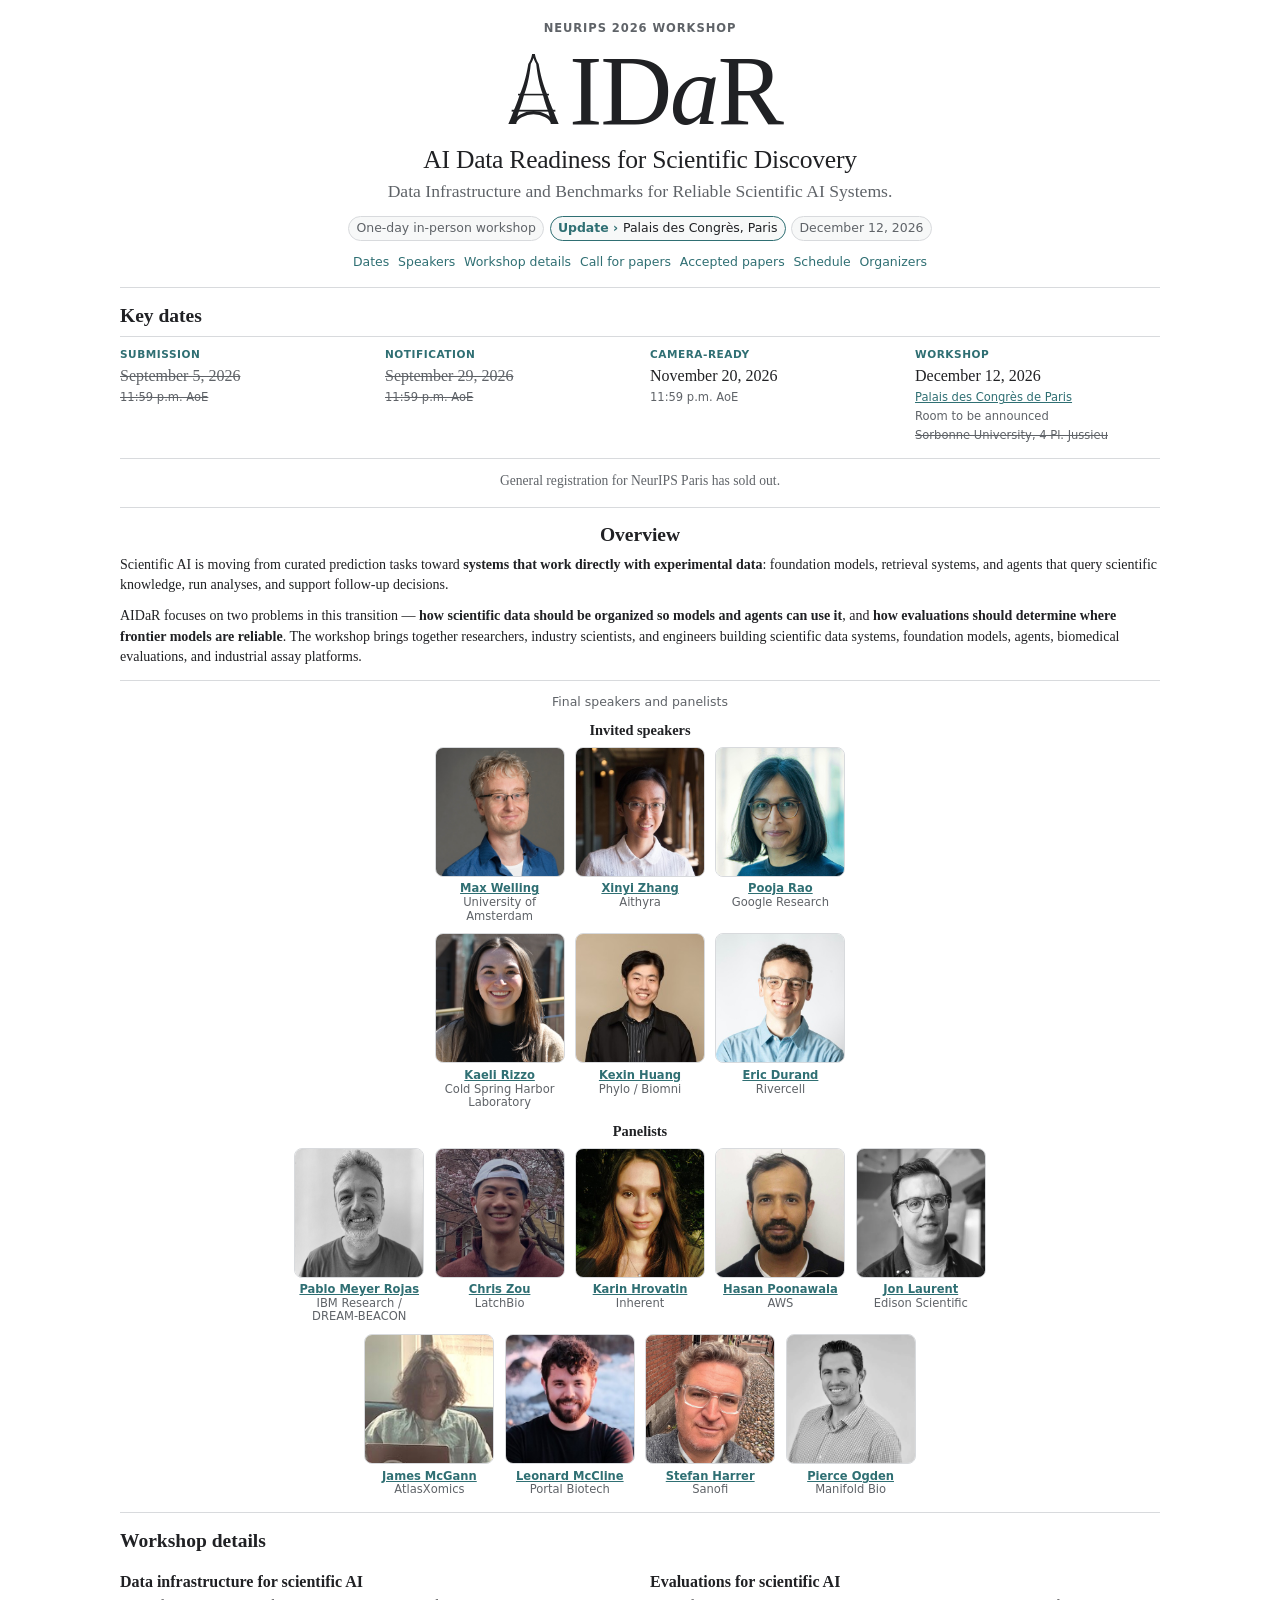
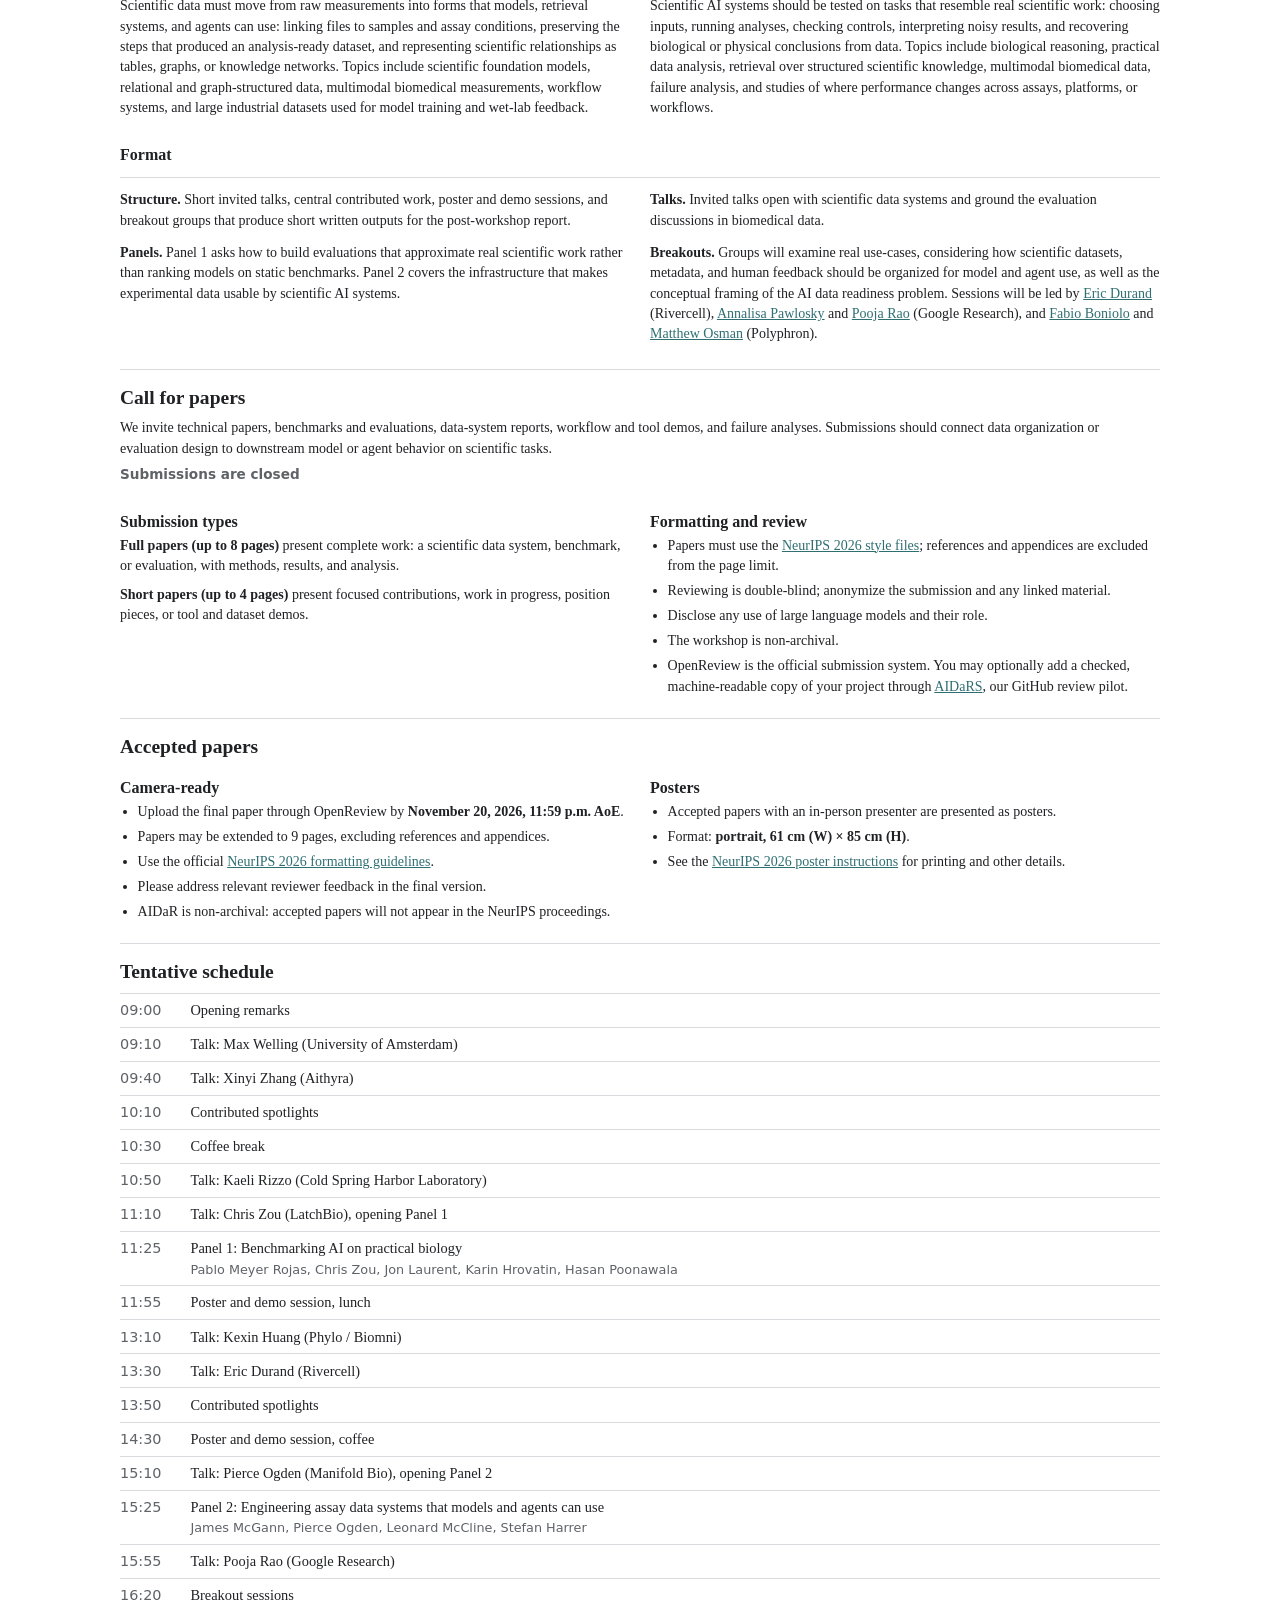
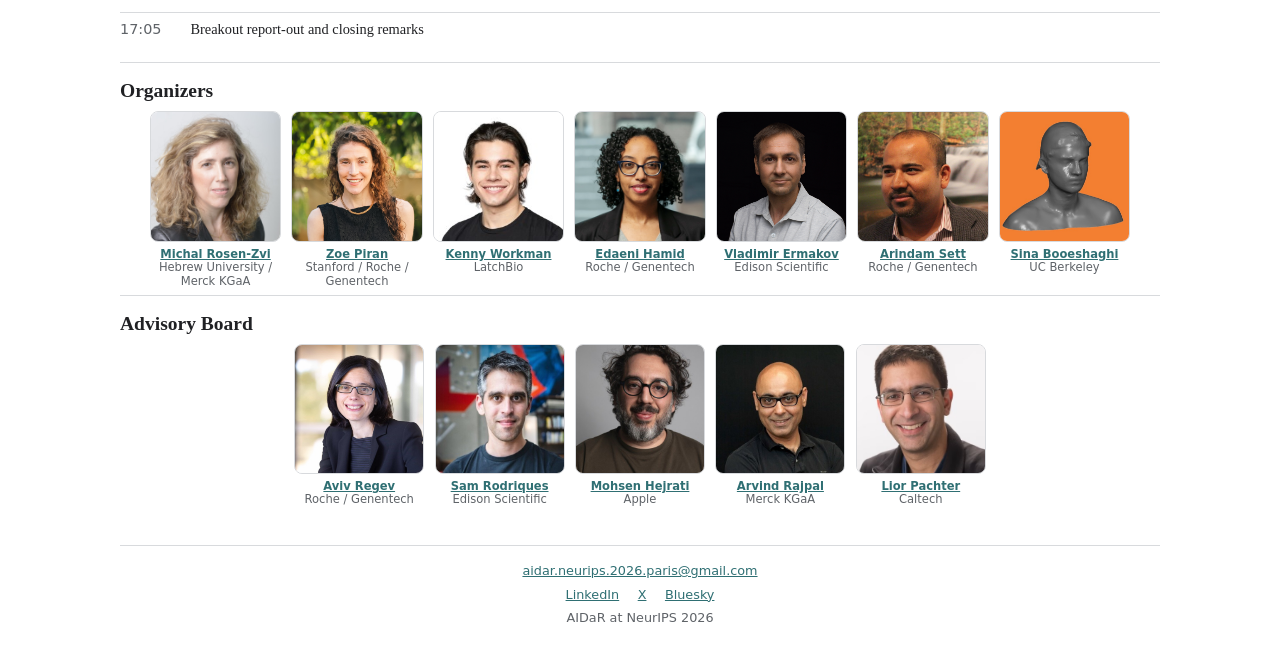
==== commit 9f2f31c0: "Revert "feat: final programme — orals, moderated panels, fireside chat" This reverts commit 804b6eae" ====
--- a/2026/index.html
+++ b/2026/index.html
@@ -159,28 +159,12 @@
               <figcaption><strong><a href="https://www.linkedin.com/in/kaeli-rizzo/">Kaeli Rizzo</a></strong><span>Cold Spring Harbor Laboratory</span></figcaption>
             </figure>
             <figure>
+              <img src="assets/speakers/kexin-huang.jpg" alt="Kexin Huang">
+              <figcaption><strong><a href="https://www.linkedin.com/in/kexinhuang/">Kexin Huang</a></strong><span>Phylo / Biomni</span></figcaption>
+            </figure>
+            <figure>
               <img src="assets/speakers/eric-durand.jpg" alt="Eric Durand">
               <figcaption><strong><a href="https://www.linkedin.com/in/eydurand">Eric Durand</a></strong><span>Rivercell</span></figcaption>
-            </figure>
-            <figure>
-              <img src="assets/speakers/kexin-huang.jpg" alt="Kexin Huang">
-              <figcaption><strong><a href="https://www.linkedin.com/in/kexinhuang/">Kexin Huang</a></strong><span>Phylo / Biomni</span></figcaption>
-            </figure>
-            <figure>
-              <img src="assets/speakers/laura-martens.jpg" alt="Laura Martens">
-              <figcaption><strong><a href="https://www.bioptimus.com/team">Laura Martens</a></strong><span>Bioptimus</span></figcaption>
-            </figure>
-            <figure>
-              <img src="assets/speakers/fabio-boniolo.jpg" alt="Fabio Boniolo">
-              <figcaption><strong><a href="https://www.linkedin.com/in/fabio-boniolo">Fabio Boniolo</a></strong><span>Polyphron</span></figcaption>
-            </figure>
-            <figure>
-              <img src="assets/speakers/matthew-osman.webp" alt="Matthew Osman">
-              <figcaption><strong><a href="https://www.linkedin.com/in/matthew-osman-36b658110">Matthew Osman</a></strong><span>Polyphron</span></figcaption>
-            </figure>
-            <figure>
-              <img src="assets/speakers/annalisa-pawlosky.jpg" alt="Annalisa Pawlosky">
-              <figcaption><strong><a href="https://www.linkedin.com/in/annalisa-pawlosky-bb7579178">Annalisa Pawlosky</a></strong><span>Google Research</span></figcaption>
             </figure>
           </div>
         </div>
@@ -221,8 +205,8 @@
               <figcaption><strong><a href="https://www.linkedin.com/in/stefanharrer/">Stefan Harrer</a></strong><span>Sanofi</span></figcaption>
             </figure>
             <figure>
-              <img src="assets/panelists/ernst-schmid.jpg" alt="Ernst Schmid">
-              <figcaption><strong>Ernst Schmid</strong><span>Manifold Bio</span></figcaption>
+              <img src="assets/panelists/pierce-ogden.png" alt="Pierce Ogden">
+              <figcaption><strong><a href="https://www.linkedin.com/in/pierce-ogden-470b3836/">Pierce Ogden</a></strong><span>Manifold Bio</span></figcaption>
             </figure>
           </div>
         </div>
@@ -260,10 +244,10 @@
 
         <h3 class="details-format-heading">Format</h3>
         <div class="program-grid" id="program">
-          <p><strong>Structure.</strong> Invited talks, six contributed orals, two moderated panels, poster and demo sessions, and a fireside chat.</p>
+          <p><strong>Structure.</strong> Short invited talks, central contributed work, poster and demo sessions, and breakout groups that produce short written outputs for the post-workshop report.</p>
           <p><strong>Talks.</strong> Invited talks open with scientific data systems and ground the evaluation discussions in biomedical data.</p>
           <p><strong>Panels.</strong> Panel 1 asks how to build evaluations that approximate real scientific work rather than ranking models on static benchmarks. Panel 2 covers the infrastructure that makes experimental data usable by scientific AI systems.</p>
-          <p><strong>Contributed work.</strong> Six accepted papers are presented as 15-minute orals. Accepted papers with an in-person presenter are presented as posters during the two poster and demo sessions.</p>
+          <p><strong>Breakouts.</strong> Groups will examine real use-cases, considering how scientific datasets, metadata, and human feedback should be organized for model and agent use, as well as the conceptual framing of the AI data readiness problem. Sessions will be led by <a href="https://www.linkedin.com/in/eydurand">Eric Durand</a> (Rivercell), <a href="https://www.linkedin.com/in/annalisa-pawlosky-bb7579178">Annalisa Pawlosky</a> and <a href="https://www.linkedin.com/in/raopooja">Pooja Rao</a> (Google Research), and <a href="https://www.linkedin.com/in/fabio-boniolo">Fabio Boniolo</a> and <a href="https://www.linkedin.com/in/matthew-osman-36b658110">Matthew Osman</a> (Polyphron).</p>
         </div>
       </section>
 
@@ -337,24 +321,23 @@
         <table>
           <tbody>
             <tr><td>09:00</td><td>Opening remarks</td></tr>
-            <tr><td>09:05</td><td>Talk: Max Welling (University of Amsterdam)</td></tr>
-            <tr><td>09:35</td><td>Talk: Xinyi Zhang (Aithyra)</td></tr>
-            <tr><td>10:00</td><td>Poster and demo session, coffee</td></tr>
+            <tr><td>09:10</td><td>Talk: Max Welling (University of Amsterdam)</td></tr>
+            <tr><td>09:40</td><td>Talk: Xinyi Zhang (Aithyra)</td></tr>
+            <tr><td>10:10</td><td>Contributed spotlights</td></tr>
+            <tr><td>10:30</td><td>Coffee break</td></tr>
             <tr><td>10:50</td><td>Talk: Kaeli Rizzo (Cold Spring Harbor Laboratory)</td></tr>
-            <tr><td>11:05</td><td>Talk: Eric Durand (Rivercell)</td></tr>
-            <tr><td>11:20</td><td>Contributed orals 1&ndash;2</td></tr>
-            <tr><td>11:50</td><td>Panel 1: Benchmarking AI on practical biology<span class="sched-people">Moderator: Chris Zou (LatchBio)</span><span class="sched-people">Pablo Meyer Rojas, Jon Laurent, Karin Hrovatin, Hasan Poonawala</span></td></tr>
-            <tr><td>12:30</td><td>Lunch</td></tr>
-            <tr><td>13:30</td><td>Talk: Kexin Huang (Phylo / Biomni)</td></tr>
-            <tr><td>13:50</td><td>Talk: Laura Martens (Bioptimus)</td></tr>
-            <tr><td>14:10</td><td>Contributed orals 3&ndash;4</td></tr>
-            <tr><td>14:40</td><td>Panel 2: Engineering assay data systems that models and agents can use<span class="sched-people">Moderator: Ernst Schmid (Manifold Bio)</span><span class="sched-people">James McGann, Leonard McCline, Stefan Harrer</span></td></tr>
-            <tr><td>15:20</td><td>Contributed orals 5&ndash;6</td></tr>
-            <tr><td>15:50</td><td>Poster and demo session, coffee</td></tr>
-            <tr><td>16:50</td><td>Talk: Fabio Boniolo and Matthew Osman (Polyphron)</td></tr>
-            <tr><td>17:10</td><td>Talk: Pooja Rao (Google Research)</td></tr>
-            <tr><td>17:35</td><td>Fireside chat with Annalisa Pawlosky (Google Research)</td></tr>
-            <tr><td>17:50</td><td>Closing remarks</td></tr>
+            <tr><td>11:10</td><td>Talk: Chris Zou (LatchBio), opening Panel 1</td></tr>
+            <tr><td>11:25</td><td>Panel 1: Benchmarking AI on practical biology<span class="sched-people">Pablo Meyer Rojas, Chris Zou, Jon Laurent, Karin Hrovatin, Hasan Poonawala</span></td></tr>
+            <tr><td>11:55</td><td>Poster and demo session, lunch</td></tr>
+            <tr><td>13:10</td><td>Talk: Kexin Huang (Phylo / Biomni)</td></tr>
+            <tr><td>13:30</td><td>Talk: Eric Durand (Rivercell)</td></tr>
+            <tr><td>13:50</td><td>Contributed spotlights</td></tr>
+            <tr><td>14:30</td><td>Poster and demo session, coffee</td></tr>
+            <tr><td>15:10</td><td>Talk: Pierce Ogden (Manifold Bio), opening Panel 2</td></tr>
+            <tr><td>15:25</td><td>Panel 2: Engineering assay data systems that models and agents can use<span class="sched-people">James McGann, Pierce Ogden, Leonard McCline, Stefan Harrer</span></td></tr>
+            <tr><td>15:55</td><td>Talk: Pooja Rao (Google Research)</td></tr>
+            <tr><td>16:20</td><td>Breakout sessions</td></tr>
+            <tr><td>17:05</td><td>Breakout report-out and closing remarks</td></tr>
           </tbody>
         </table>
       </section>
--- a/2026/styles.css
+++ b/2026/styles.css
@@ -219,14 +219,14 @@
   gap: 0.65rem;
 }
 
-/* Ten speakers in two rows of five, Max Welling, Xinyi Zhang and Pooja Rao
-   first. 720px fits five 130px portraits (692px with the gaps) but not six
-   (832px), the same width the panelists use. */
+/* Six speakers in two rows of three, Max Welling, Xinyi Zhang and Pooja Rao
+   first. 480px fits three 130px portraits (411px with the gaps) but not four
+   (551px). */
 .people-strip.invited {
   display: flex;
   flex-wrap: wrap;
   justify-content: center;
-  max-width: 720px;
+  max-width: 480px;
   margin: 0 auto;
 }
 
